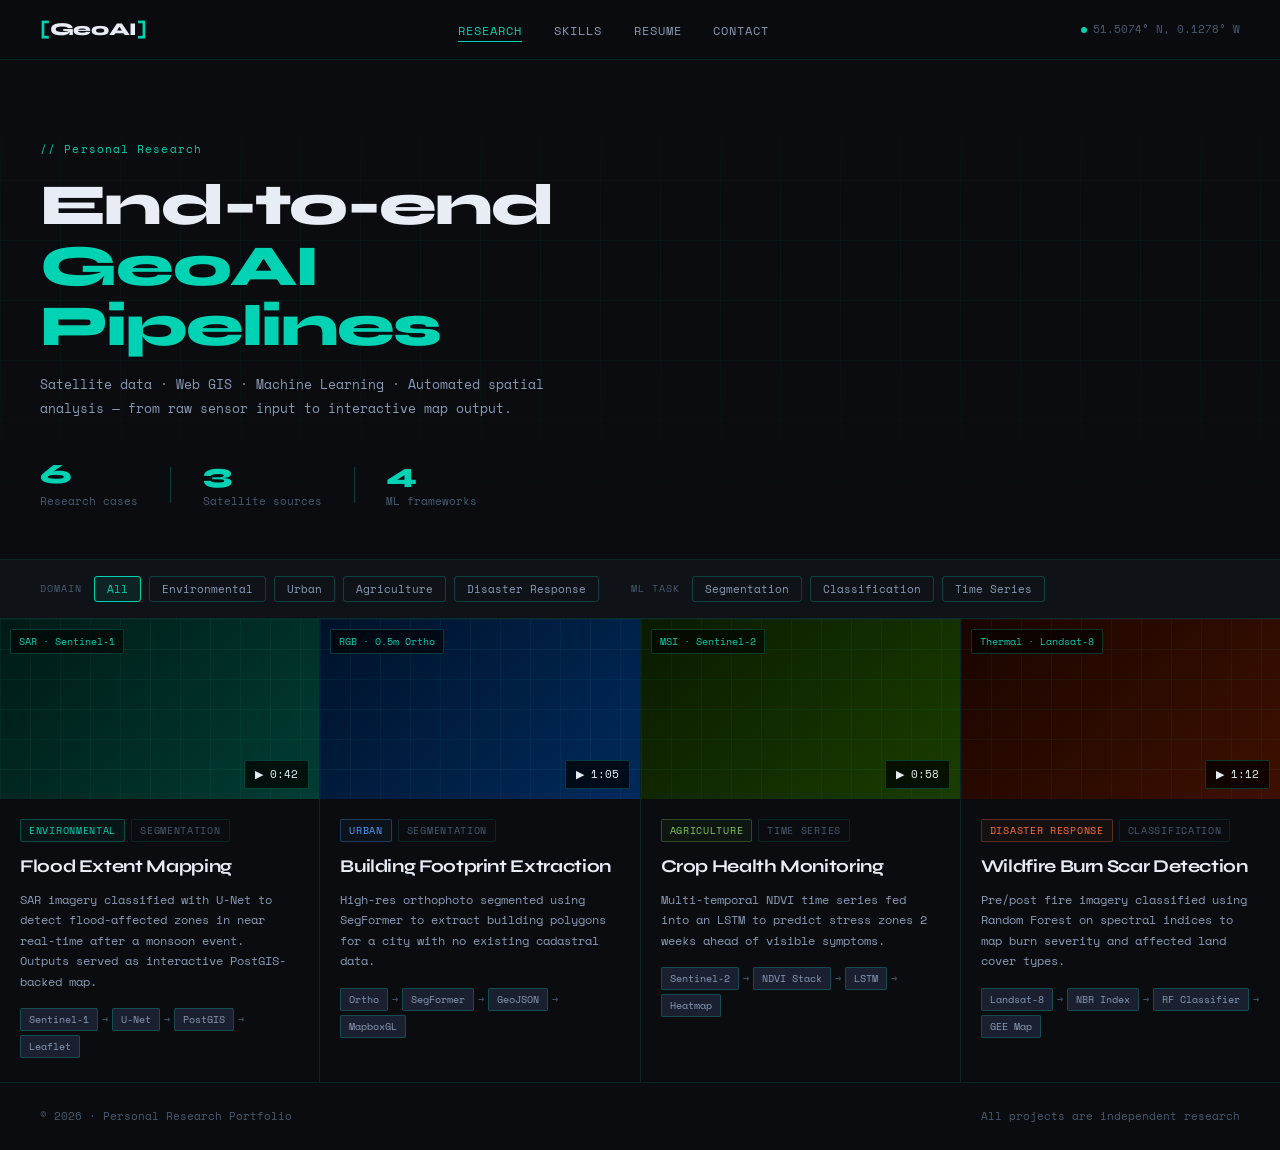
==== index.html @ 4a3b0012 "first look" ====
<!DOCTYPE html>
<html lang="en">
<head>
<meta charset="UTF-8">
<meta name="viewport" content="width=device-width, initial-scale=1.0">
<title>GeoAI Portfolio · Research</title>
<link rel="stylesheet" href="style.css">
<link href="https://fonts.googleapis.com/css2?family=Space+Mono:ital,wght@0,400;0,700;1,400&family=Syne:wght@400;600;700;800&display=swap" rel="stylesheet">
</head>
<body>

<!-- NAV -->
<nav class="nav">
  <div class="nav-logo">
    <span class="logo-bracket">[</span>GeoAI<span class="logo-bracket">]</span>
  </div>
  <ul class="nav-links">
    <li><a href="index.html" class="active">Research</a></li>
    <li><a href="skills.html">Skills</a></li>
    <li><a href="resume.html">Resume</a></li>
    <li><a href="contact.html">Contact</a></li>
  </ul>
  <div class="nav-coords">
    <span class="coord-dot"></span>
    <span id="live-coords">51.5074° N, 0.1278° W</span>
  </div>
</nav>

<!-- HERO -->
<section class="hero">
  <div class="hero-grid-overlay"></div>
  <div class="hero-content">
    <div class="hero-tag">// Personal Research</div>
    <h1 class="hero-title">End-to-end<br><span class="accent">GeoAI Pipelines</span></h1>
    <p class="hero-sub">Satellite data · Web GIS · Machine Learning · Automated spatial analysis — from raw sensor input to interactive map output.</p>
  </div>
  <div class="hero-stats">
    <div class="stat">
      <span class="stat-num">6</span>
      <span class="stat-label">Research cases</span>
    </div>
    <div class="stat-divider"></div>
    <div class="stat">
      <span class="stat-num">3</span>
      <span class="stat-label">Satellite sources</span>
    </div>
    <div class="stat-divider"></div>
    <div class="stat">
      <span class="stat-num">4</span>
      <span class="stat-label">ML frameworks</span>
    </div>
  </div>
</section>

<!-- FILTERS -->
<section class="filters-bar">
  <div class="filter-group">
    <span class="filter-label">Domain</span>
    <button class="filter-btn active" data-filter="all">All</button>
    <button class="filter-btn" data-filter="environmental">Environmental</button>
    <button class="filter-btn" data-filter="urban">Urban</button>
    <button class="filter-btn" data-filter="agriculture">Agriculture</button>
    <button class="filter-btn" data-filter="disaster">Disaster Response</button>
  </div>
  <div class="filter-group">
    <span class="filter-label">ML Task</span>
    <button class="filter-btn" data-filter="segmentation">Segmentation</button>
    <button class="filter-btn" data-filter="classification">Classification</button>
    <button class="filter-btn" data-filter="timeseries">Time Series</button>
  </div>
</section>

<!-- RESEARCH CARDS -->
<section class="research-grid" id="research-grid">

  <article class="r-card" data-tags="environmental segmentation" onclick="window.location='usecase.html'">
    <div class="r-card-img">
      <div class="img-placeholder env">
        <div class="sat-grid"></div>
        <span class="sensor-tag">SAR · Sentinel-1</span>
        <div class="play-overlay">▶ 0:42</div>
      </div>
    </div>
    <div class="r-card-body">
      <div class="r-meta">
        <span class="domain-tag env-tag">Environmental</span>
        <span class="task-tag">Segmentation</span>
      </div>
      <h2 class="r-title">Flood Extent Mapping</h2>
      <p class="r-desc">SAR imagery classified with U-Net to detect flood-affected zones in near real-time after a monsoon event. Outputs served as interactive PostGIS-backed map.</p>
      <div class="r-pipeline">
        <span class="pipe-node">Sentinel-1</span>
        <span class="pipe-arr">→</span>
        <span class="pipe-node">U-Net</span>
        <span class="pipe-arr">→</span>
        <span class="pipe-node">PostGIS</span>
        <span class="pipe-arr">→</span>
        <span class="pipe-node">Leaflet</span>
      </div>
    </div>
  </article>

  <article class="r-card" data-tags="urban segmentation" onclick="window.location='usecase.html'">
    <div class="r-card-img">
      <div class="img-placeholder urban">
        <div class="sat-grid"></div>
        <span class="sensor-tag">RGB · 0.5m Ortho</span>
        <div class="play-overlay">▶ 1:05</div>
      </div>
    </div>
    <div class="r-card-body">
      <div class="r-meta">
        <span class="domain-tag urban-tag">Urban</span>
        <span class="task-tag">Segmentation</span>
      </div>
      <h2 class="r-title">Building Footprint Extraction</h2>
      <p class="r-desc">High-res orthophoto segmented using SegFormer to extract building polygons for a city with no existing cadastral data.</p>
      <div class="r-pipeline">
        <span class="pipe-node">Ortho</span>
        <span class="pipe-arr">→</span>
        <span class="pipe-node">SegFormer</span>
        <span class="pipe-arr">→</span>
        <span class="pipe-node">GeoJSON</span>
        <span class="pipe-arr">→</span>
        <span class="pipe-node">MapboxGL</span>
      </div>
    </div>
  </article>

  <article class="r-card" data-tags="agriculture timeseries" onclick="window.location='usecase.html'">
    <div class="r-card-img">
      <div class="img-placeholder agri">
        <div class="sat-grid"></div>
        <span class="sensor-tag">MSI · Sentinel-2</span>
        <div class="play-overlay">▶ 0:58</div>
      </div>
    </div>
    <div class="r-card-body">
      <div class="r-meta">
        <span class="domain-tag agri-tag">Agriculture</span>
        <span class="task-tag">Time Series</span>
      </div>
      <h2 class="r-title">Crop Health Monitoring</h2>
      <p class="r-desc">Multi-temporal NDVI time series fed into an LSTM to predict stress zones 2 weeks ahead of visible symptoms.</p>
      <div class="r-pipeline">
        <span class="pipe-node">Sentinel-2</span>
        <span class="pipe-arr">→</span>
        <span class="pipe-node">NDVI Stack</span>
        <span class="pipe-arr">→</span>
        <span class="pipe-node">LSTM</span>
        <span class="pipe-arr">→</span>
        <span class="pipe-node">Heatmap</span>
      </div>
    </div>
  </article>

  <article class="r-card" data-tags="disaster classification" onclick="window.location='usecase.html'">
    <div class="r-card-img">
      <div class="img-placeholder disaster">
        <div class="sat-grid"></div>
        <span class="sensor-tag">Thermal · Landsat-8</span>
        <div class="play-overlay">▶ 1:12</div>
      </div>
    </div>
    <div class="r-card-body">
      <div class="r-meta">
        <span class="domain-tag disaster-tag">Disaster Response</span>
        <span class="task-tag">Classification</span>
      </div>
      <h2 class="r-title">Wildfire Burn Scar Detection</h2>
      <p class="r-desc">Pre/post fire imagery classified using Random Forest on spectral indices to map burn severity and affected land cover types.</p>
      <div class="r-pipeline">
        <span class="pipe-node">Landsat-8</span>
        <span class="pipe-arr">→</span>
        <span class="pipe-node">NBR Index</span>
        <span class="pipe-arr">→</span>
        <span class="pipe-node">RF Classifier</span>
        <span class="pipe-arr">→</span>
        <span class="pipe-node">GEE Map</span>
      </div>
    </div>
  </article>

</section>

<footer class="footer">
  <span class="footer-copy">© 2026 · Personal Research Portfolio</span>
  <span class="footer-coords">All projects are independent research</span>
</footer>

<script src="main.js"></script>
</body>
</html>
---- style.css ----
/* =============================================
   GeoAI Portfolio — style.css
   Theme: Dark satellite / terminal / geo precision
   Fonts: Syne (display) + Space Mono (code/data)
============================================= */

:root {
  --bg: #0a0c0f;
  --bg2: #0f1318;
  --bg3: #141920;
  --surface: #1a2030;
  --surface2: #1f2838;
  --border: rgba(0, 210, 180, 0.12);
  --border2: rgba(0, 210, 180, 0.25);
  --accent: #00d2b4;
  --accent2: #00a896;
  --accent-dim: rgba(0, 210, 180, 0.08);
  --text: #e8edf5;
  --text2: #8a9ab5;
  --text3: #4a5a70;
  --env: #00d2b4;
  --urban: #4a9eff;
  --agri: #7ecb5a;
  --disaster: #ff7043;
  --font-display: 'Syne', sans-serif;
  --font-mono: 'Space Mono', monospace;
}

*, *::before, *::after { box-sizing: border-box; margin: 0; padding: 0; }

html { scroll-behavior: smooth; }

body {
  background: var(--bg);
  color: var(--text);
  font-family: var(--font-mono);
  font-size: 14px;
  line-height: 1.7;
  min-height: 100vh;
}

/* ── NAV ── */
.nav {
  display: flex;
  align-items: center;
  justify-content: space-between;
  padding: 0 2.5rem;
  height: 60px;
  border-bottom: 0.5px solid var(--border);
  background: rgba(10, 12, 15, 0.92);
  backdrop-filter: blur(10px);
  position: sticky;
  top: 0;
  z-index: 100;
}

.nav-logo {
  font-family: var(--font-display);
  font-size: 18px;
  font-weight: 800;
  color: var(--text);
  letter-spacing: -0.02em;
}

.logo-bracket { color: var(--accent); }

.nav-links {
  display: flex;
  gap: 2rem;
  list-style: none;
}

.nav-links a {
  color: var(--text2);
  text-decoration: none;
  font-size: 12px;
  letter-spacing: 0.08em;
  text-transform: uppercase;
  transition: color 0.2s;
}

.nav-links a:hover,
.nav-links a.active {
  color: var(--accent);
}

.nav-links a.active {
  border-bottom: 1px solid var(--accent);
  padding-bottom: 2px;
}

.nav-coords {
  display: flex;
  align-items: center;
  gap: 6px;
  font-size: 11px;
  color: var(--text3);
}

.coord-dot {
  width: 6px; height: 6px;
  border-radius: 50%;
  background: var(--accent);
  animation: pulse 2s ease-in-out infinite;
}

@keyframes pulse {
  0%, 100% { opacity: 1; transform: scale(1); }
  50% { opacity: 0.4; transform: scale(0.8); }
}

/* ── HERO ── */
.hero {
  position: relative;
  padding: 5rem 2.5rem 3rem;
  overflow: hidden;
  border-bottom: 0.5px solid var(--border);
}

.page-hero {
  position: relative;
  padding: 3.5rem 2.5rem 2.5rem;
  overflow: hidden;
  border-bottom: 0.5px solid var(--border);
}

.page-hero-content { position: relative; z-index: 1; }

.hero-grid-overlay {
  position: absolute;
  inset: 0;
  background-image:
    linear-gradient(var(--border) 1px, transparent 1px),
    linear-gradient(90deg, var(--border) 1px, transparent 1px);
  background-size: 60px 60px;
  mask-image: linear-gradient(to bottom, transparent 0%, rgba(0,0,0,0.4) 40%, transparent 100%);
  pointer-events: none;
}

.hero-content { position: relative; z-index: 1; max-width: 680px; }

.hero-tag {
  font-size: 11px;
  color: var(--accent);
  letter-spacing: 0.1em;
  margin-bottom: 1rem;
}

.hero-title {
  font-family: var(--font-display);
  font-size: clamp(36px, 5vw, 58px);
  font-weight: 800;
  line-height: 1.05;
  letter-spacing: -0.03em;
  margin-bottom: 1rem;
  color: var(--text);
}

.accent { color: var(--accent); }

.hero-sub {
  font-size: 13px;
  color: var(--text2);
  line-height: 1.8;
  max-width: 520px;
}

.hero-stats {
  display: flex;
  align-items: center;
  gap: 2rem;
  margin-top: 2.5rem;
  position: relative;
  z-index: 1;
}

.stat { display: flex; flex-direction: column; }

.stat-num {
  font-family: var(--font-display);
  font-size: 28px;
  font-weight: 800;
  color: var(--accent);
  line-height: 1;
}

.stat-label {
  font-size: 11px;
  color: var(--text3);
  margin-top: 4px;
}

.stat-divider {
  width: 0.5px;
  height: 36px;
  background: var(--border2);
}

/* ── FILTERS ── */
.filters-bar {
  padding: 1rem 2.5rem;
  border-bottom: 0.5px solid var(--border);
  display: flex;
  gap: 2rem;
  flex-wrap: wrap;
  align-items: center;
  background: var(--bg2);
}

.filter-group {
  display: flex;
  align-items: center;
  gap: 8px;
  flex-wrap: wrap;
}

.filter-label {
  font-size: 10px;
  color: var(--text3);
  text-transform: uppercase;
  letter-spacing: 0.1em;
  margin-right: 4px;
}

.filter-btn {
  font-family: var(--font-mono);
  font-size: 11px;
  padding: 4px 12px;
  border-radius: 3px;
  border: 0.5px solid var(--border2);
  background: transparent;
  color: var(--text2);
  cursor: pointer;
  transition: all 0.15s;
}

.filter-btn:hover { border-color: var(--accent); color: var(--accent); }
.filter-btn.active { background: var(--accent-dim); border-color: var(--accent); color: var(--accent); }

/* ── RESEARCH GRID ── */
.research-grid {
  display: grid;
  grid-template-columns: repeat(auto-fill, minmax(300px, 1fr));
  gap: 1px;
  background: var(--border);
  border-top: 0px;
}

.r-card {
  background: var(--bg);
  cursor: pointer;
  transition: background 0.2s;
  display: flex;
  flex-direction: column;
}

.r-card:hover { background: var(--bg2); }

.r-card-img { flex-shrink: 0; }

.img-placeholder {
  width: 100%;
  height: 180px;
  position: relative;
  overflow: hidden;
  display: flex;
  align-items: center;
  justify-content: center;
}

.img-placeholder.env { background: linear-gradient(135deg, #001a16 0%, #003d33 100%); }
.img-placeholder.urban { background: linear-gradient(135deg, #001229 0%, #002a5c 100%); }
.img-placeholder.agri { background: linear-gradient(135deg, #0a1a00 0%, #1a3d00 100%); }
.img-placeholder.disaster { background: linear-gradient(135deg, #1a0500 0%, #3d1000 100%); }

.sat-grid {
  position: absolute;
  inset: 0;
  background-image:
    linear-gradient(rgba(0,210,180,0.06) 1px, transparent 1px),
    linear-gradient(90deg, rgba(0,210,180,0.06) 1px, transparent 1px);
  background-size: 30px 30px;
}

.sensor-tag {
  position: absolute;
  top: 10px; left: 10px;
  font-size: 10px;
  color: var(--accent);
  background: rgba(0,0,0,0.6);
  padding: 3px 8px;
  border-radius: 2px;
  border: 0.5px solid var(--border2);
}

.play-overlay {
  position: absolute;
  bottom: 10px; right: 10px;
  font-size: 11px;
  color: var(--text);
  background: rgba(0,0,0,0.7);
  padding: 4px 10px;
  border-radius: 2px;
  border: 0.5px solid var(--border2);
}

.r-card-body { padding: 1.25rem 1.25rem 1.5rem; flex: 1; }

.r-meta { display: flex; gap: 6px; margin-bottom: 0.6rem; }

.domain-tag, .task-tag {
  font-size: 10px;
  padding: 2px 8px;
  border-radius: 2px;
  border: 0.5px solid;
  text-transform: uppercase;
  letter-spacing: 0.07em;
}

.env-tag { color: var(--env); border-color: rgba(0,210,180,0.3); background: rgba(0,210,180,0.05); }
.urban-tag { color: var(--urban); border-color: rgba(74,158,255,0.3); background: rgba(74,158,255,0.05); }
.agri-tag { color: var(--agri); border-color: rgba(126,203,90,0.3); background: rgba(126,203,90,0.05); }
.disaster-tag { color: var(--disaster); border-color: rgba(255,112,67,0.3); background: rgba(255,112,67,0.05); }

.task-tag { color: var(--text3); border-color: var(--border); background: transparent; }

.r-title {
  font-family: var(--font-display);
  font-size: 18px;
  font-weight: 700;
  margin-bottom: 0.5rem;
  color: var(--text);
  letter-spacing: -0.02em;
}

.r-desc {
  font-size: 12px;
  color: var(--text2);
  line-height: 1.7;
  margin-bottom: 1rem;
}

.r-pipeline {
  display: flex;
  flex-wrap: wrap;
  align-items: center;
  gap: 4px;
}

.pipe-node {
  font-size: 10px;
  padding: 2px 8px;
  background: var(--surface);
  border: 0.5px solid var(--border2);
  border-radius: 2px;
  color: var(--text2);
}

.pipe-arr { font-size: 10px; color: var(--text3); }

/* ── USE CASE DETAIL ── */
.uc-wrapper {
  max-width: 820px;
  margin: 0 auto;
  padding: 2.5rem 2.5rem 4rem;
}

.back-link {
  display: inline-block;
  color: var(--text3);
  text-decoration: none;
  font-size: 12px;
  margin-bottom: 2rem;
  transition: color 0.15s;
}

.back-link:hover { color: var(--accent); }

.uc-header { margin-bottom: 2rem; }

.uc-meta-row { display: flex; gap: 8px; margin-bottom: 1rem; flex-wrap: wrap; align-items: center; }

.research-badge {
  font-size: 10px;
  padding: 2px 8px;
  border-radius: 2px;
  border: 0.5px solid var(--border2);
  color: var(--text3);
  text-transform: uppercase;
  letter-spacing: 0.07em;
}

.uc-title {
  font-family: var(--font-display);
  font-size: clamp(28px, 4vw, 42px);
  font-weight: 800;
  letter-spacing: -0.03em;
  margin-bottom: 1rem;
  color: var(--text);
}

.uc-problem {
  font-size: 13px;
  color: var(--text2);
  line-height: 1.85;
  border-left: 2px solid var(--accent);
  padding-left: 1rem;
  max-width: 660px;
}

.uc-video-block { margin-bottom: 3rem; }

.video-placeholder {
  width: 100%;
  height: 340px;
  border-radius: 4px;
  position: relative;
  overflow: hidden;
  display: flex;
  align-items: center;
  justify-content: center;
  border: 0.5px solid var(--border2);
}

.video-play-btn {
  width: 56px; height: 56px;
  border-radius: 50%;
  background: rgba(0,210,180,0.15);
  border: 1px solid var(--accent);
  display: flex; align-items: center; justify-content: center;
  font-size: 20px;
  color: var(--accent);
  cursor: pointer;
  transition: background 0.2s;
  z-index: 1;
}

.video-play-btn:hover { background: rgba(0,210,180,0.25); }

.video-label {
  position: absolute;
  bottom: 12px; left: 12px;
  font-size: 11px;
  color: var(--text3);
  background: rgba(0,0,0,0.6);
  padding: 4px 10px;
  border-radius: 2px;
}

/* ── PIPELINE FULL ── */
.uc-section { margin-bottom: 3rem; }

.uc-section-title {
  font-size: 12px;
  color: var(--accent);
  letter-spacing: 0.1em;
  margin-bottom: 1.5rem;
}

.pipeline-full { display: flex; flex-direction: column; }

.pipe-full-step {
  display: flex;
  gap: 1.5rem;
  padding: 1.25rem;
  border: 0.5px solid var(--border);
  border-radius: 4px;
  background: var(--bg2);
  transition: border-color 0.2s;
}

.pipe-full-step:hover { border-color: var(--border2); }

.pipe-connector {
  text-align: left;
  padding-left: 1.75rem;
  color: var(--accent);
  font-size: 16px;
  line-height: 1;
  margin: -2px 0;
}

.pipe-step-num {
  font-family: var(--font-display);
  font-size: 24px;
  font-weight: 800;
  color: var(--text3);
  min-width: 32px;
  line-height: 1.2;
}

.pipe-step-body h3 {
  font-family: var(--font-display);
  font-size: 15px;
  font-weight: 700;
  color: var(--text);
  margin-bottom: 0.4rem;
}

.pipe-step-body p {
  font-size: 12px;
  color: var(--text2);
  line-height: 1.75;
  margin-bottom: 0.75rem;
}

.pipe-tags { display: flex; flex-wrap: wrap; gap: 6px; }

.pipe-tags span {
  font-size: 10px;
  padding: 2px 8px;
  background: var(--surface);
  border: 0.5px solid var(--border2);
  border-radius: 2px;
  color: var(--text3);
}

/* ── RESULTS ── */
.results-grid {
  display: grid;
  grid-template-columns: repeat(auto-fill, minmax(140px, 1fr));
  gap: 1px;
  background: var(--border);
  border: 0.5px solid var(--border);
  border-radius: 4px;
  overflow: hidden;
}

.result-card {
  background: var(--bg2);
  padding: 1.25rem;
  display: flex;
  flex-direction: column;
  gap: 6px;
}

.result-num {
  font-family: var(--font-display);
  font-size: 28px;
  font-weight: 800;
  color: var(--accent);
  line-height: 1;
}

.result-label {
  font-size: 11px;
  color: var(--text3);
}

/* ── IO SUMMARY ── */
.io-summary {
  display: flex;
  gap: 1rem;
  align-items: stretch;
}

.io-panel {
  flex: 1;
  background: var(--bg2);
  border: 0.5px solid var(--border);
  border-radius: 4px;
  padding: 1.25rem;
}

.io-arrow {
  display: flex;
  align-items: center;
  font-size: 20px;
  color: var(--accent);
  flex-shrink: 0;
}

.io-panel-label {
  font-size: 10px;
  color: var(--accent);
  letter-spacing: 0.1em;
  margin-bottom: 1rem;
}

.io-panel ul { list-style: none; }

.io-panel li {
  display: flex;
  justify-content: space-between;
  font-size: 12px;
  padding: 6px 0;
  border-bottom: 0.5px solid var(--border);
  gap: 1rem;
}

.io-panel li:last-child { border-bottom: none; }

.io-panel li span {
  color: var(--text3);
  flex-shrink: 0;
}

/* ── SKILLS ── */
.skills-wrapper {
  max-width: 900px;
  margin: 0 auto;
  padding: 2.5rem 2.5rem 4rem;
  display: flex;
  flex-direction: column;
  gap: 2.5rem;
}

.skill-category {
  border: 0.5px solid var(--border);
  border-radius: 4px;
  overflow: hidden;
}

.skill-cat-header {
  display: flex;
  align-items: center;
  gap: 0.75rem;
  padding: 1rem 1.25rem;
  background: var(--bg2);
  border-bottom: 0.5px solid var(--border);
}

.skill-cat-icon { font-size: 16px; }

.skill-cat-header h2 {
  font-family: var(--font-display);
  font-size: 15px;
  font-weight: 700;
  color: var(--text);
}

.skill-tags-grid {
  padding: 1.25rem;
  display: flex;
  flex-wrap: wrap;
  gap: 8px;
  background: var(--bg);
}

.skill-chip {
  font-family: var(--font-mono);
  font-size: 11px;
  padding: 5px 12px;
  border-radius: 2px;
  border: 0.5px solid;
}

.skill-chip.high { border-color: rgba(0,210,180,0.5); color: var(--accent); background: rgba(0,210,180,0.06); }
.skill-chip.mid { border-color: rgba(74,158,255,0.4); color: var(--urban); background: rgba(74,158,255,0.05); }
.skill-chip.low { border-color: var(--border); color: var(--text3); background: transparent; }

.proficiency-legend {
  display: flex;
  align-items: center;
  gap: 10px;
  padding: 0 0.25rem;
}

.legend-label {
  font-size: 11px;
  color: var(--text3);
  margin-right: 4px;
}

/* ── RESUME ── */
.resume-wrapper {
  max-width: 820px;
  margin: 0 auto;
  padding: 2.5rem 2.5rem 4rem;
  display: flex;
  flex-direction: column;
  gap: 0;
}

.resume-section {
  display: grid;
  grid-template-columns: 160px 1fr;
  gap: 2rem;
  padding: 2rem 0;
  border-bottom: 0.5px solid var(--border);
}

.resume-section:last-child { border-bottom: none; }

.resume-section-label {
  font-size: 11px;
  color: var(--accent);
  text-transform: uppercase;
  letter-spacing: 0.1em;
  padding-top: 2px;
}

.resume-profile-text {
  font-size: 13px;
  color: var(--text2);
  line-height: 1.85;
}

.exp-item { margin-bottom: 1.75rem; }
.exp-item:last-child { margin-bottom: 0; }

.exp-header {
  display: flex;
  justify-content: space-between;
  align-items: flex-start;
  gap: 1rem;
  margin-bottom: 0.75rem;
}

.exp-title {
  font-family: var(--font-display);
  font-size: 15px;
  font-weight: 700;
  color: var(--text);
  margin-bottom: 2px;
}

.exp-company {
  font-size: 12px;
  color: var(--text3);
}

.exp-date {
  font-size: 11px;
  color: var(--text3);
  white-space: nowrap;
  flex-shrink: 0;
}

.exp-bullets {
  list-style: none;
  margin-bottom: 0.75rem;
}

.exp-bullets li {
  font-size: 12px;
  color: var(--text2);
  line-height: 1.75;
  padding-left: 1rem;
  position: relative;
  margin-bottom: 4px;
}

.exp-bullets li::before {
  content: '→';
  position: absolute;
  left: 0;
  color: var(--accent);
}

.exp-tools { display: flex; flex-wrap: wrap; gap: 6px; }

.exp-tools span {
  font-size: 10px;
  padding: 2px 8px;
  background: var(--surface);
  border: 0.5px solid var(--border2);
  border-radius: 2px;
  color: var(--text3);
}

.edu-note {
  font-size: 12px;
  color: var(--text3);
  font-style: italic;
  margin-top: 6px;
}

.cert-grid { display: flex; flex-direction: column; gap: 12px; }

.cert-item {
  display: flex;
  justify-content: space-between;
  align-items: center;
  padding: 0.75rem 1rem;
  background: var(--bg2);
  border: 0.5px solid var(--border);
  border-radius: 3px;
}

.cert-name { font-size: 13px; color: var(--text); }
.cert-org { font-size: 11px; color: var(--text3); }

/* ── CONTACT ── */
.contact-wrapper {
  max-width: 600px;
  margin: 0 auto;
  padding: 3rem 2.5rem 4rem;
}

.contact-links { display: flex; flex-direction: column; gap: 1px; margin-bottom: 2.5rem; }

.contact-card {
  display: flex;
  align-items: center;
  gap: 1rem;
  padding: 1.25rem;
  background: var(--bg2);
  border: 0.5px solid var(--border);
  text-decoration: none;
  color: var(--text);
  transition: border-color 0.15s, background 0.15s;
}

.contact-card:hover { border-color: var(--accent); background: var(--accent-dim); }

.contact-card-icon {
  width: 36px; height: 36px;
  display: flex; align-items: center; justify-content: center;
  background: var(--surface);
  border: 0.5px solid var(--border2);
  border-radius: 3px;
  font-size: 13px;
  color: var(--accent);
  flex-shrink: 0;
}

.contact-card-label { font-size: 10px; color: var(--text3); text-transform: uppercase; letter-spacing: 0.08em; }
.contact-card-val { font-size: 13px; color: var(--text); margin-top: 2px; }

.contact-card-arrow { margin-left: auto; color: var(--text3); font-size: 16px; }
.contact-card:hover .contact-card-arrow { color: var(--accent); }

.contact-note {
  padding: 1.25rem;
  border: 0.5px solid var(--border);
  border-left: 2px solid var(--accent);
  background: var(--bg2);
  border-radius: 3px;
}

.contact-note-label { font-size: 11px; color: var(--accent); margin-bottom: 0.5rem; }
.contact-note p { font-size: 12px; color: var(--text2); line-height: 1.8; }

/* ── FOOTER ── */
.footer {
  padding: 1.5rem 2.5rem;
  border-top: 0.5px solid var(--border);
  display: flex;
  justify-content: space-between;
  font-size: 11px;
  color: var(--text3);
}

/* ── HIDDEN CARDS (filter) ── */
.r-card.hidden { display: none; }

/* ── RESPONSIVE ── */
@media (max-width: 640px) {
  .nav { padding: 0 1.25rem; }
  .nav-coords { display: none; }
  .hero, .page-hero { padding: 3rem 1.25rem 2rem; }
  .filters-bar { padding: 1rem 1.25rem; gap: 1rem; }
  .research-grid { grid-template-columns: 1fr; }
  .uc-wrapper, .skills-wrapper, .resume-wrapper, .contact-wrapper { padding: 1.5rem 1.25rem 3rem; }
  .resume-section { grid-template-columns: 1fr; gap: 0.5rem; }
  .io-summary { flex-direction: column; }
  .io-arrow { transform: rotate(90deg); text-align: center; }
  .footer { flex-direction: column; gap: 4px; }
}
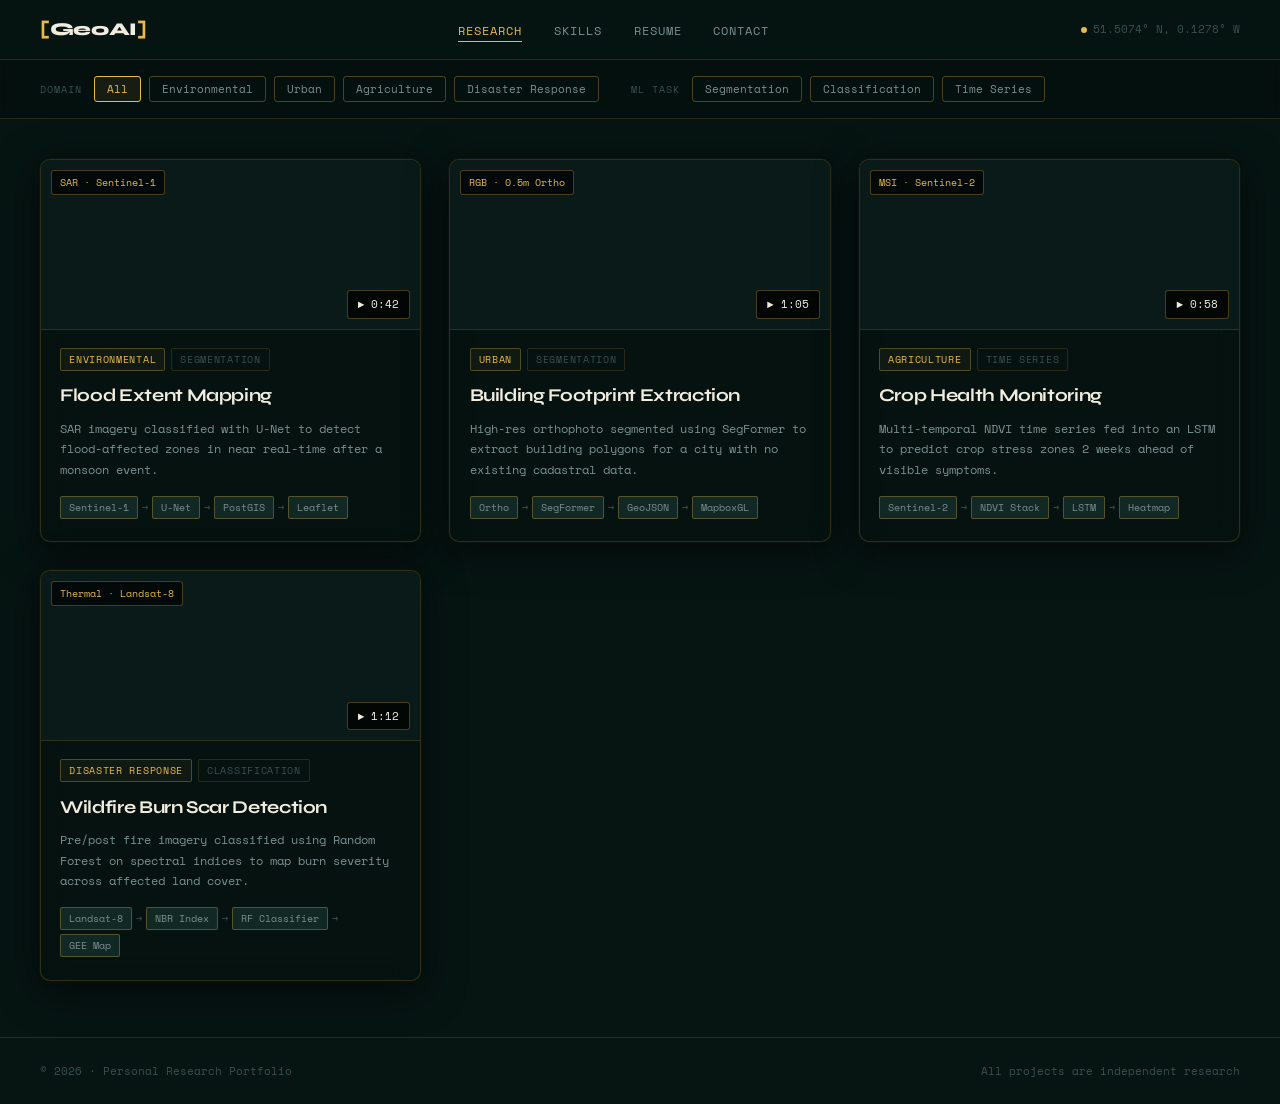
==== commit 5e319633: "UI changes" ====
--- a/index.html
+++ b/index.html
@@ -26,168 +26,135 @@
   </div>
 </nav>
 
-<!-- HERO -->
-<section class="hero">
-  <div class="hero-grid-overlay"></div>
-  <div class="hero-content">
-    <div class="hero-tag">// Personal Research</div>
-    <h1 class="hero-title">End-to-end<br><span class="accent">GeoAI Pipelines</span></h1>
-    <p class="hero-sub">Satellite data · Web GIS · Machine Learning · Automated spatial analysis — from raw sensor input to interactive map output.</p>
-  </div>
-  <div class="hero-stats">
-    <div class="stat">
-      <span class="stat-num">6</span>
-      <span class="stat-label">Research cases</span>
+<!-- FULL MAP BG: everything lives inside here -->
+<div class="map-bg-wrap">
+  <canvas id="map-canvas"></canvas>
+
+  <!-- FILTERS -->
+  <section class="filters-bar">
+    <div class="filter-group">
+      <span class="filter-label">Domain</span>
+      <button class="filter-btn active" data-filter="all">All</button>
+      <button class="filter-btn" data-filter="environmental">Environmental</button>
+      <button class="filter-btn" data-filter="urban">Urban</button>
+      <button class="filter-btn" data-filter="agriculture">Agriculture</button>
+      <button class="filter-btn" data-filter="disaster">Disaster Response</button>
     </div>
-    <div class="stat-divider"></div>
-    <div class="stat">
-      <span class="stat-num">3</span>
-      <span class="stat-label">Satellite sources</span>
+    <div class="filter-group">
+      <span class="filter-label">ML Task</span>
+      <button class="filter-btn" data-filter="segmentation">Segmentation</button>
+      <button class="filter-btn" data-filter="classification">Classification</button>
+      <button class="filter-btn" data-filter="timeseries">Time Series</button>
     </div>
-    <div class="stat-divider"></div>
-    <div class="stat">
-      <span class="stat-num">4</span>
-      <span class="stat-label">ML frameworks</span>
-    </div>
-  </div>
-</section>
+  </section>
 
-<!-- FILTERS -->
-<section class="filters-bar">
-  <div class="filter-group">
-    <span class="filter-label">Domain</span>
-    <button class="filter-btn active" data-filter="all">All</button>
-    <button class="filter-btn" data-filter="environmental">Environmental</button>
-    <button class="filter-btn" data-filter="urban">Urban</button>
-    <button class="filter-btn" data-filter="agriculture">Agriculture</button>
-    <button class="filter-btn" data-filter="disaster">Disaster Response</button>
-  </div>
-  <div class="filter-group">
-    <span class="filter-label">ML Task</span>
-    <button class="filter-btn" data-filter="segmentation">Segmentation</button>
-    <button class="filter-btn" data-filter="classification">Classification</button>
-    <button class="filter-btn" data-filter="timeseries">Time Series</button>
-  </div>
-</section>
+  <!-- RESEARCH CARDS -->
+  <section class="research-grid" id="research-grid">
 
-<!-- RESEARCH CARDS -->
-<section class="research-grid" id="research-grid">
+    <article class="r-card" data-tags="environmental segmentation" onclick="window.location='usecase.html'">
+      <div class="r-card-img">
+        <span class="sensor-tag">SAR &#183; Sentinel-1</span>
+        <div class="play-overlay">&#9658; 0:42</div>
+      </div>
+      <div class="r-card-body">
+        <div class="r-meta">
+          <span class="domain-tag env-tag">Environmental</span>
+          <span class="task-tag">Segmentation</span>
+        </div>
+        <h2 class="r-title">Flood Extent Mapping</h2>
+        <p class="r-desc">SAR imagery classified with U-Net to detect flood-affected zones in near real-time after a monsoon event.</p>
+        <div class="r-pipeline">
+          <span class="pipe-node">Sentinel-1</span>
+          <span class="pipe-arr">&#8594;</span>
+          <span class="pipe-node">U-Net</span>
+          <span class="pipe-arr">&#8594;</span>
+          <span class="pipe-node">PostGIS</span>
+          <span class="pipe-arr">&#8594;</span>
+          <span class="pipe-node">Leaflet</span>
+        </div>
+      </div>
+    </article>
 
-  <article class="r-card" data-tags="environmental segmentation" onclick="window.location='usecase.html'">
-    <div class="r-card-img">
-      <div class="img-placeholder env">
-        <div class="sat-grid"></div>
-        <span class="sensor-tag">SAR · Sentinel-1</span>
-        <div class="play-overlay">▶ 0:42</div>
+    <article class="r-card" data-tags="urban segmentation" onclick="window.location='usecase.html'">
+      <div class="r-card-img">
+        <span class="sensor-tag">RGB &#183; 0.5m Ortho</span>
+        <div class="play-overlay">&#9658; 1:05</div>
       </div>
-    </div>
-    <div class="r-card-body">
-      <div class="r-meta">
-        <span class="domain-tag env-tag">Environmental</span>
-        <span class="task-tag">Segmentation</span>
+      <div class="r-card-body">
+        <div class="r-meta">
+          <span class="domain-tag urban-tag">Urban</span>
+          <span class="task-tag">Segmentation</span>
+        </div>
+        <h2 class="r-title">Building Footprint Extraction</h2>
+        <p class="r-desc">High-res orthophoto segmented using SegFormer to extract building polygons for a city with no existing cadastral data.</p>
+        <div class="r-pipeline">
+          <span class="pipe-node">Ortho</span>
+          <span class="pipe-arr">&#8594;</span>
+          <span class="pipe-node">SegFormer</span>
+          <span class="pipe-arr">&#8594;</span>
+          <span class="pipe-node">GeoJSON</span>
+          <span class="pipe-arr">&#8594;</span>
+          <span class="pipe-node">MapboxGL</span>
+        </div>
       </div>
-      <h2 class="r-title">Flood Extent Mapping</h2>
-      <p class="r-desc">SAR imagery classified with U-Net to detect flood-affected zones in near real-time after a monsoon event. Outputs served as interactive PostGIS-backed map.</p>
-      <div class="r-pipeline">
-        <span class="pipe-node">Sentinel-1</span>
-        <span class="pipe-arr">→</span>
-        <span class="pipe-node">U-Net</span>
-        <span class="pipe-arr">→</span>
-        <span class="pipe-node">PostGIS</span>
-        <span class="pipe-arr">→</span>
-        <span class="pipe-node">Leaflet</span>
+    </article>
+
+    <article class="r-card" data-tags="agriculture timeseries" onclick="window.location='usecase.html'">
+      <div class="r-card-img">
+        <span class="sensor-tag">MSI &#183; Sentinel-2</span>
+        <div class="play-overlay">&#9658; 0:58</div>
       </div>
-    </div>
-  </article>
+      <div class="r-card-body">
+        <div class="r-meta">
+          <span class="domain-tag agri-tag">Agriculture</span>
+          <span class="task-tag">Time Series</span>
+        </div>
+        <h2 class="r-title">Crop Health Monitoring</h2>
+        <p class="r-desc">Multi-temporal NDVI time series fed into an LSTM to predict crop stress zones 2 weeks ahead of visible symptoms.</p>
+        <div class="r-pipeline">
+          <span class="pipe-node">Sentinel-2</span>
+          <span class="pipe-arr">&#8594;</span>
+          <span class="pipe-node">NDVI Stack</span>
+          <span class="pipe-arr">&#8594;</span>
+          <span class="pipe-node">LSTM</span>
+          <span class="pipe-arr">&#8594;</span>
+          <span class="pipe-node">Heatmap</span>
+        </div>
+      </div>
+    </article>
 
-  <article class="r-card" data-tags="urban segmentation" onclick="window.location='usecase.html'">
-    <div class="r-card-img">
-      <div class="img-placeholder urban">
-        <div class="sat-grid"></div>
-        <span class="sensor-tag">RGB · 0.5m Ortho</span>
-        <div class="play-overlay">▶ 1:05</div>
+    <article class="r-card" data-tags="disaster classification" onclick="window.location='usecase.html'">
+      <div class="r-card-img">
+        <span class="sensor-tag">Thermal &#183; Landsat-8</span>
+        <div class="play-overlay">&#9658; 1:12</div>
       </div>
-    </div>
-    <div class="r-card-body">
-      <div class="r-meta">
-        <span class="domain-tag urban-tag">Urban</span>
-        <span class="task-tag">Segmentation</span>
+      <div class="r-card-body">
+        <div class="r-meta">
+          <span class="domain-tag disaster-tag">Disaster Response</span>
+          <span class="task-tag">Classification</span>
+        </div>
+        <h2 class="r-title">Wildfire Burn Scar Detection</h2>
+        <p class="r-desc">Pre/post fire imagery classified using Random Forest on spectral indices to map burn severity across affected land cover.</p>
+        <div class="r-pipeline">
+          <span class="pipe-node">Landsat-8</span>
+          <span class="pipe-arr">&#8594;</span>
+          <span class="pipe-node">NBR Index</span>
+          <span class="pipe-arr">&#8594;</span>
+          <span class="pipe-node">RF Classifier</span>
+          <span class="pipe-arr">&#8594;</span>
+          <span class="pipe-node">GEE Map</span>
+        </div>
       </div>
-      <h2 class="r-title">Building Footprint Extraction</h2>
-      <p class="r-desc">High-res orthophoto segmented using SegFormer to extract building polygons for a city with no existing cadastral data.</p>
-      <div class="r-pipeline">
-        <span class="pipe-node">Ortho</span>
-        <span class="pipe-arr">→</span>
-        <span class="pipe-node">SegFormer</span>
-        <span class="pipe-arr">→</span>
-        <span class="pipe-node">GeoJSON</span>
-        <span class="pipe-arr">→</span>
-        <span class="pipe-node">MapboxGL</span>
-      </div>
-    </div>
-  </article>
+    </article>
 
-  <article class="r-card" data-tags="agriculture timeseries" onclick="window.location='usecase.html'">
-    <div class="r-card-img">
-      <div class="img-placeholder agri">
-        <div class="sat-grid"></div>
-        <span class="sensor-tag">MSI · Sentinel-2</span>
-        <div class="play-overlay">▶ 0:58</div>
-      </div>
-    </div>
-    <div class="r-card-body">
-      <div class="r-meta">
-        <span class="domain-tag agri-tag">Agriculture</span>
-        <span class="task-tag">Time Series</span>
-      </div>
-      <h2 class="r-title">Crop Health Monitoring</h2>
-      <p class="r-desc">Multi-temporal NDVI time series fed into an LSTM to predict stress zones 2 weeks ahead of visible symptoms.</p>
-      <div class="r-pipeline">
-        <span class="pipe-node">Sentinel-2</span>
-        <span class="pipe-arr">→</span>
-        <span class="pipe-node">NDVI Stack</span>
-        <span class="pipe-arr">→</span>
-        <span class="pipe-node">LSTM</span>
-        <span class="pipe-arr">→</span>
-        <span class="pipe-node">Heatmap</span>
-      </div>
-    </div>
-  </article>
-
-  <article class="r-card" data-tags="disaster classification" onclick="window.location='usecase.html'">
-    <div class="r-card-img">
-      <div class="img-placeholder disaster">
-        <div class="sat-grid"></div>
-        <span class="sensor-tag">Thermal · Landsat-8</span>
-        <div class="play-overlay">▶ 1:12</div>
-      </div>
-    </div>
-    <div class="r-card-body">
-      <div class="r-meta">
-        <span class="domain-tag disaster-tag">Disaster Response</span>
-        <span class="task-tag">Classification</span>
-      </div>
-      <h2 class="r-title">Wildfire Burn Scar Detection</h2>
-      <p class="r-desc">Pre/post fire imagery classified using Random Forest on spectral indices to map burn severity and affected land cover types.</p>
-      <div class="r-pipeline">
-        <span class="pipe-node">Landsat-8</span>
-        <span class="pipe-arr">→</span>
-        <span class="pipe-node">NBR Index</span>
-        <span class="pipe-arr">→</span>
-        <span class="pipe-node">RF Classifier</span>
-        <span class="pipe-arr">→</span>
-        <span class="pipe-node">GEE Map</span>
-      </div>
-    </div>
-  </article>
-
-</section>
+  </section>
+</div>
 
 <footer class="footer">
-  <span class="footer-copy">© 2026 · Personal Research Portfolio</span>
+  <span class="footer-copy">&#169; 2026 &#183; Personal Research Portfolio</span>
   <span class="footer-coords">All projects are independent research</span>
 </footer>
 
-<script src="main.js"></script>
+<script src="markers.js"></script>
 </body>
 </html>
--- a/style.css
+++ b/style.css
@@ -5,23 +5,23 @@
 ============================================= */
 
 :root {
-  --bg: #0a0c0f;
-  --bg2: #0f1318;
-  --bg3: #141920;
-  --surface: #1a2030;
-  --surface2: #1f2838;
-  --border: rgba(0, 210, 180, 0.12);
-  --border2: rgba(0, 210, 180, 0.25);
-  --accent: #00d2b4;
-  --accent2: #00a896;
-  --accent-dim: rgba(0, 210, 180, 0.08);
-  --text: #e8edf5;
-  --text2: #8a9ab5;
-  --text3: #4a5a70;
-  --env: #00d2b4;
-  --urban: #4a9eff;
-  --agri: #7ecb5a;
-  --disaster: #ff7043;
+  --bg: #061412;
+  --bg2: #0a1c1a;
+  --bg3: #0e2220;
+  --surface: #112824;
+  --surface2: #163028;
+  --border: rgba(232, 184, 75, 0.15);
+  --border2: rgba(232, 184, 75, 0.30);
+  --accent: #e8b84b;
+  --accent2: #c89830;
+  --accent-dim: rgba(232, 184, 75, 0.08);
+  --text: #f0ece0;
+  --text2: #7a9090;
+  --text3: #3a5050;
+  --env: #e8b84b;
+  --urban: #e8b84b;
+  --agri: #e8b84b;
+  --disaster: #e8b84b;
   --font-display: 'Syne', sans-serif;
   --font-mono: 'Space Mono', monospace;
 }
@@ -47,7 +47,7 @@
   padding: 0 2.5rem;
   height: 60px;
   border-bottom: 0.5px solid var(--border);
-  background: rgba(10, 12, 15, 0.92);
+  background: rgba(6, 20, 18, 0.95);
   backdrop-filter: blur(10px);
   position: sticky;
   top: 0;
@@ -109,14 +109,7 @@
   50% { opacity: 0.4; transform: scale(0.8); }
 }
 
-/* ── HERO ── */
-.hero {
-  position: relative;
-  padding: 5rem 2.5rem 3rem;
-  overflow: hidden;
-  border-bottom: 0.5px solid var(--border);
-}
-
+/* ── HERO (removed from index, kept for other pages) ── */
 .page-hero {
   position: relative;
   padding: 3.5rem 2.5rem 2.5rem;
@@ -137,74 +130,21 @@
   pointer-events: none;
 }
 
-.hero-content { position: relative; z-index: 1; max-width: 680px; }
-
-.hero-tag {
-  font-size: 11px;
-  color: var(--accent);
-  letter-spacing: 0.1em;
-  margin-bottom: 1rem;
-}
-
-.hero-title {
-  font-family: var(--font-display);
-  font-size: clamp(36px, 5vw, 58px);
-  font-weight: 800;
-  line-height: 1.05;
-  letter-spacing: -0.03em;
-  margin-bottom: 1rem;
-  color: var(--text);
-}
-
 .accent { color: var(--accent); }
-
-.hero-sub {
-  font-size: 13px;
-  color: var(--text2);
-  line-height: 1.8;
-  max-width: 520px;
-}
-
-.hero-stats {
-  display: flex;
-  align-items: center;
-  gap: 2rem;
-  margin-top: 2.5rem;
-  position: relative;
-  z-index: 1;
-}
-
-.stat { display: flex; flex-direction: column; }
-
-.stat-num {
-  font-family: var(--font-display);
-  font-size: 28px;
-  font-weight: 800;
-  color: var(--accent);
-  line-height: 1;
-}
-
-.stat-label {
-  font-size: 11px;
-  color: var(--text3);
-  margin-top: 4px;
-}
-
-.stat-divider {
-  width: 0.5px;
-  height: 36px;
-  background: var(--border2);
-}
 
 /* ── FILTERS ── */
 .filters-bar {
   padding: 1rem 2.5rem;
-  border-bottom: 0.5px solid var(--border);
+  border-bottom: 0.5px solid rgba(232,184,75,0.15);
   display: flex;
   gap: 2rem;
   flex-wrap: wrap;
   align-items: center;
-  background: var(--bg2);
+  background: rgba(5, 16, 14, 0.85);
+  backdrop-filter: blur(8px);
+  -webkit-backdrop-filter: blur(8px);
+  position: relative;
+  z-index: 1;
 }
 
 .filter-group {
@@ -237,49 +177,49 @@
 .filter-btn:hover { border-color: var(--accent); color: var(--accent); }
 .filter-btn.active { background: var(--accent-dim); border-color: var(--accent); color: var(--accent); }
 
-/* ── RESEARCH GRID ── */
+/* ── RESEARCH GRID — popup floating cards ── */
 .research-grid {
   display: grid;
-  grid-template-columns: repeat(auto-fill, minmax(300px, 1fr));
-  gap: 1px;
-  background: var(--border);
-  border-top: 0px;
+  grid-template-columns: repeat(auto-fill, minmax(310px, 1fr));
+  gap: 28px;
+  padding: 2.5rem 2.5rem 3.5rem;
+  background: transparent;
 }
 
 .r-card {
-  background: var(--bg);
+  background: rgba(6, 18, 16, 0.85);
+  backdrop-filter: blur(12px);
+  -webkit-backdrop-filter: blur(12px);
+  border: 0.5px solid rgba(232, 184, 75, 0.18);
+  border-radius: 10px;
   cursor: pointer;
-  transition: background 0.2s;
   display: flex;
   flex-direction: column;
-}
-
-.r-card:hover { background: var(--bg2); }
-
-.r-card-img { flex-shrink: 0; }
-
-.img-placeholder {
+  overflow: hidden;
+  box-shadow: 0 8px 40px rgba(0,0,0,0.55), 0 0 0 0.5px rgba(232,184,75,0.08);
+  transition: transform 0.2s ease, border-color 0.2s ease, box-shadow 0.2s ease;
+}
+
+.r-card:hover {
+  transform: translateY(-4px);
+  border-color: rgba(232, 184, 75, 0.42);
+  box-shadow: 0 16px 56px rgba(0,0,0,0.65), 0 0 28px rgba(232,184,75,0.07);
+}
+
+.r-card-img {
+  flex-shrink: 0;
+  position: relative;
   width: 100%;
-  height: 180px;
-  position: relative;
+  height: 170px;
   overflow: hidden;
-  display: flex;
-  align-items: center;
-  justify-content: center;
-}
-
-.img-placeholder.env { background: linear-gradient(135deg, #001a16 0%, #003d33 100%); }
-.img-placeholder.urban { background: linear-gradient(135deg, #001229 0%, #002a5c 100%); }
-.img-placeholder.agri { background: linear-gradient(135deg, #0a1a00 0%, #1a3d00 100%); }
-.img-placeholder.disaster { background: linear-gradient(135deg, #1a0500 0%, #3d1000 100%); }
-
-.sat-grid {
+  border-bottom: 0.5px solid rgba(232,184,75,0.15);
+}
+
+.card-canvas {
   position: absolute;
   inset: 0;
-  background-image:
-    linear-gradient(rgba(0,210,180,0.06) 1px, transparent 1px),
-    linear-gradient(90deg, rgba(0,210,180,0.06) 1px, transparent 1px);
-  background-size: 30px 30px;
+  width: 100%;
+  height: 100%;
 }
 
 .sensor-tag {
@@ -287,10 +227,11 @@
   top: 10px; left: 10px;
   font-size: 10px;
   color: var(--accent);
-  background: rgba(0,0,0,0.6);
+  background: rgba(0,0,0,0.65);
   padding: 3px 8px;
-  border-radius: 2px;
-  border: 0.5px solid var(--border2);
+  border-radius: 3px;
+  border: 0.5px solid rgba(232,184,75,0.30);
+  z-index: 2;
 }
 
 .play-overlay {
@@ -298,13 +239,14 @@
   bottom: 10px; right: 10px;
   font-size: 11px;
   color: var(--text);
-  background: rgba(0,0,0,0.7);
+  background: rgba(0,0,0,0.72);
   padding: 4px 10px;
-  border-radius: 2px;
+  border-radius: 3px;
   border: 0.5px solid var(--border2);
-}
-
-.r-card-body { padding: 1.25rem 1.25rem 1.5rem; flex: 1; }
+  z-index: 2;
+}
+
+.r-card-body { padding: 1.1rem 1.2rem 1.4rem; flex: 1; }
 
 .r-meta { display: flex; gap: 6px; margin-bottom: 0.6rem; }
 
@@ -317,10 +259,10 @@
   letter-spacing: 0.07em;
 }
 
-.env-tag { color: var(--env); border-color: rgba(0,210,180,0.3); background: rgba(0,210,180,0.05); }
-.urban-tag { color: var(--urban); border-color: rgba(74,158,255,0.3); background: rgba(74,158,255,0.05); }
-.agri-tag { color: var(--agri); border-color: rgba(126,203,90,0.3); background: rgba(126,203,90,0.05); }
-.disaster-tag { color: var(--disaster); border-color: rgba(255,112,67,0.3); background: rgba(255,112,67,0.05); }
+.env-tag { color: var(--accent); border-color: rgba(232,184,75,0.30); background: rgba(232,184,75,0.05); }
+.urban-tag { color: var(--accent); border-color: rgba(232,184,75,0.30); background: rgba(232,184,75,0.05); }
+.agri-tag { color: var(--accent); border-color: rgba(232,184,75,0.30); background: rgba(232,184,75,0.05); }
+.disaster-tag { color: var(--accent); border-color: rgba(232,184,75,0.30); background: rgba(232,184,75,0.05); }
 
 .task-tag { color: var(--text3); border-color: var(--border); background: transparent; }
 
@@ -425,7 +367,7 @@
 .video-play-btn {
   width: 56px; height: 56px;
   border-radius: 50%;
-  background: rgba(0,210,180,0.15);
+  background: rgba(232,184,75,0.15);
   border: 1px solid var(--accent);
   display: flex; align-items: center; justify-content: center;
   font-size: 20px;
@@ -435,7 +377,7 @@
   z-index: 1;
 }
 
-.video-play-btn:hover { background: rgba(0,210,180,0.25); }
+.video-play-btn:hover { background: rgba(232,184,75,0.30); }
 
 .video-label {
   position: absolute;
@@ -645,8 +587,8 @@
   border: 0.5px solid;
 }
 
-.skill-chip.high { border-color: rgba(0,210,180,0.5); color: var(--accent); background: rgba(0,210,180,0.06); }
-.skill-chip.mid { border-color: rgba(74,158,255,0.4); color: var(--urban); background: rgba(74,158,255,0.05); }
+.skill-chip.high { border-color: rgba(232,184,75,0.50); color: var(--accent); background: rgba(232,184,75,0.06); }
+.skill-chip.mid { border-color: rgba(232,184,75,0.30); color: var(--accent); background: rgba(232,184,75,0.04); }
 .skill-chip.low { border-color: var(--border); color: var(--text3); background: transparent; }
 
 .proficiency-legend {
@@ -857,4 +799,29 @@
   .io-summary { flex-direction: column; }
   .io-arrow { transform: rotate(90deg); text-align: center; }
   .footer { flex-direction: column; gap: 4px; }
-}+}
+
+/* ── MAP BG WRAP ── */
+.map-bg-wrap {
+  position: relative;
+  background: #061412;
+  min-height: calc(100vh - 60px);
+}
+
+#map-canvas {
+  position: absolute;
+  inset: 0;
+  width: 100%;
+  height: 100%;
+  pointer-events: none;
+  z-index: 0;
+}
+
+.map-bg-wrap .filters-bar,
+.map-bg-wrap .research-grid {
+  position: relative;
+  z-index: 1;
+}
+
+/* card thumbnail bg per domain */
+.r-card .r-card-img { background: #091a18; }
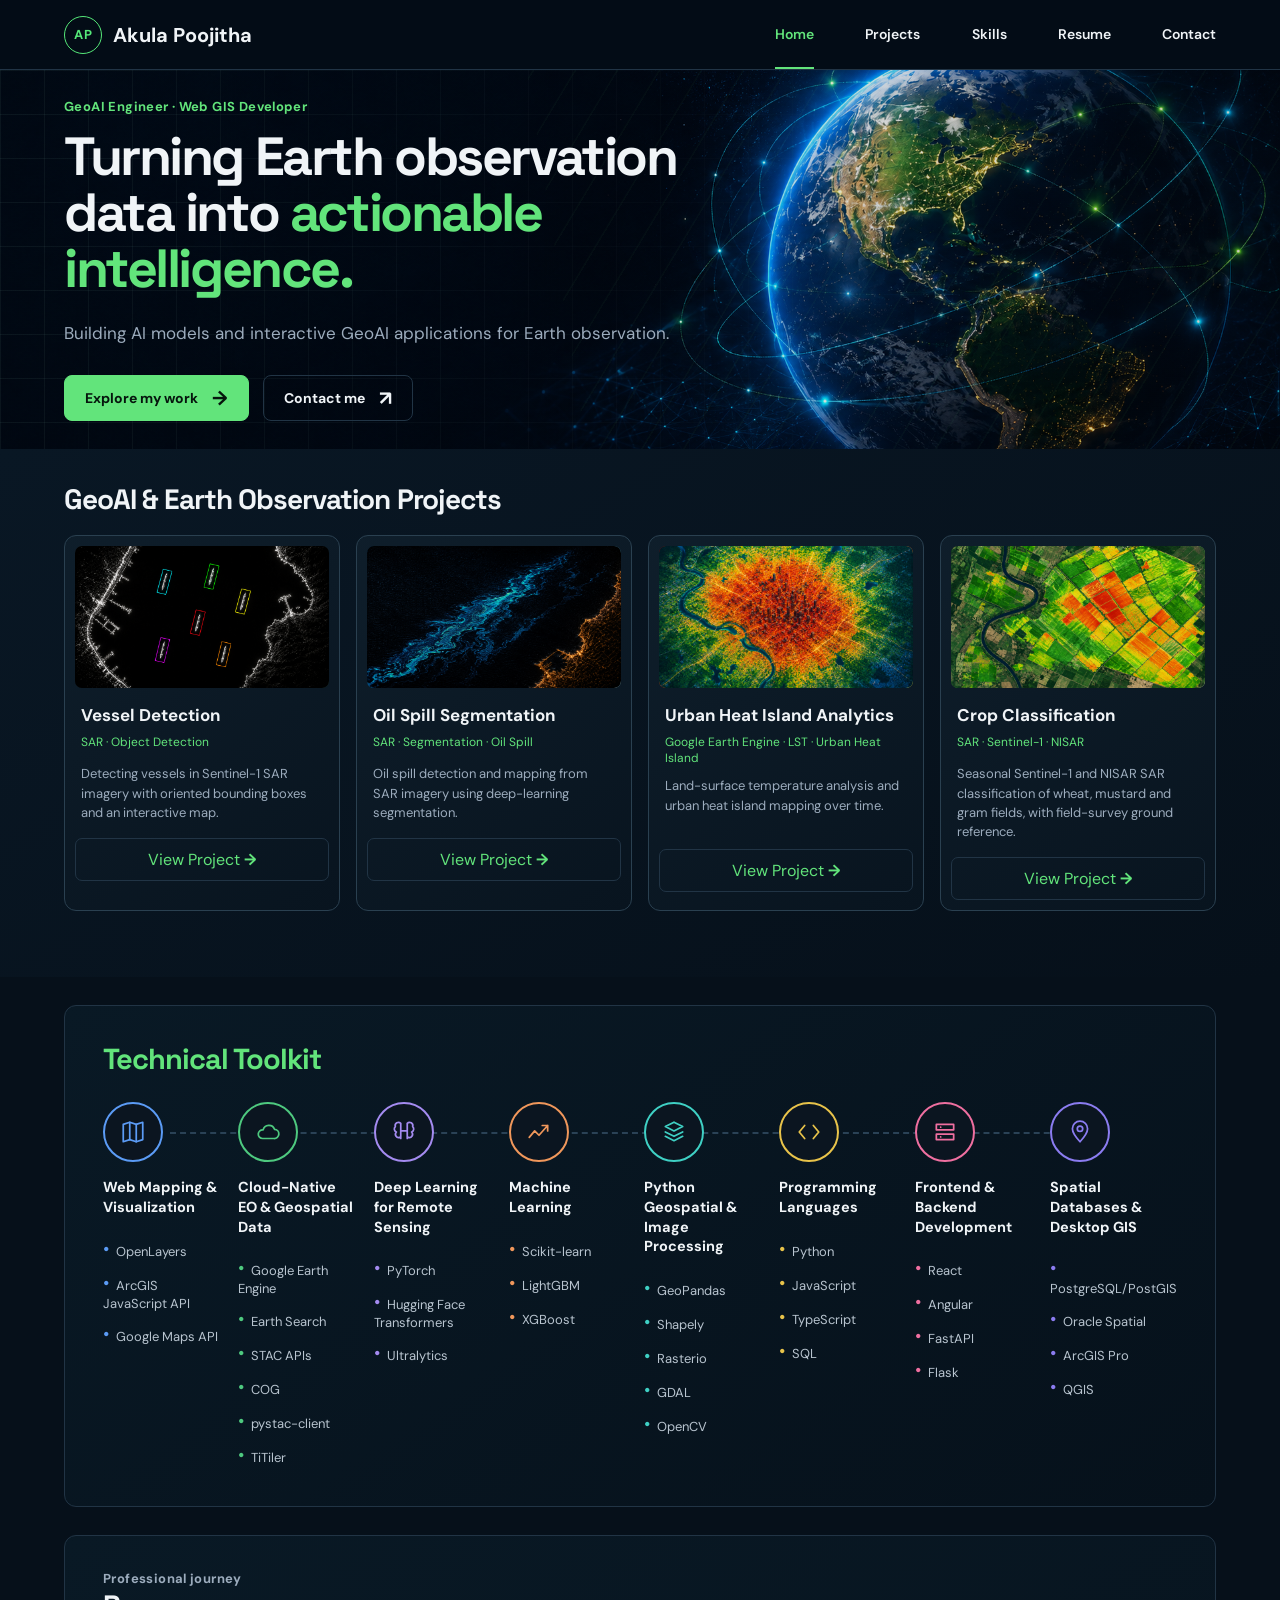
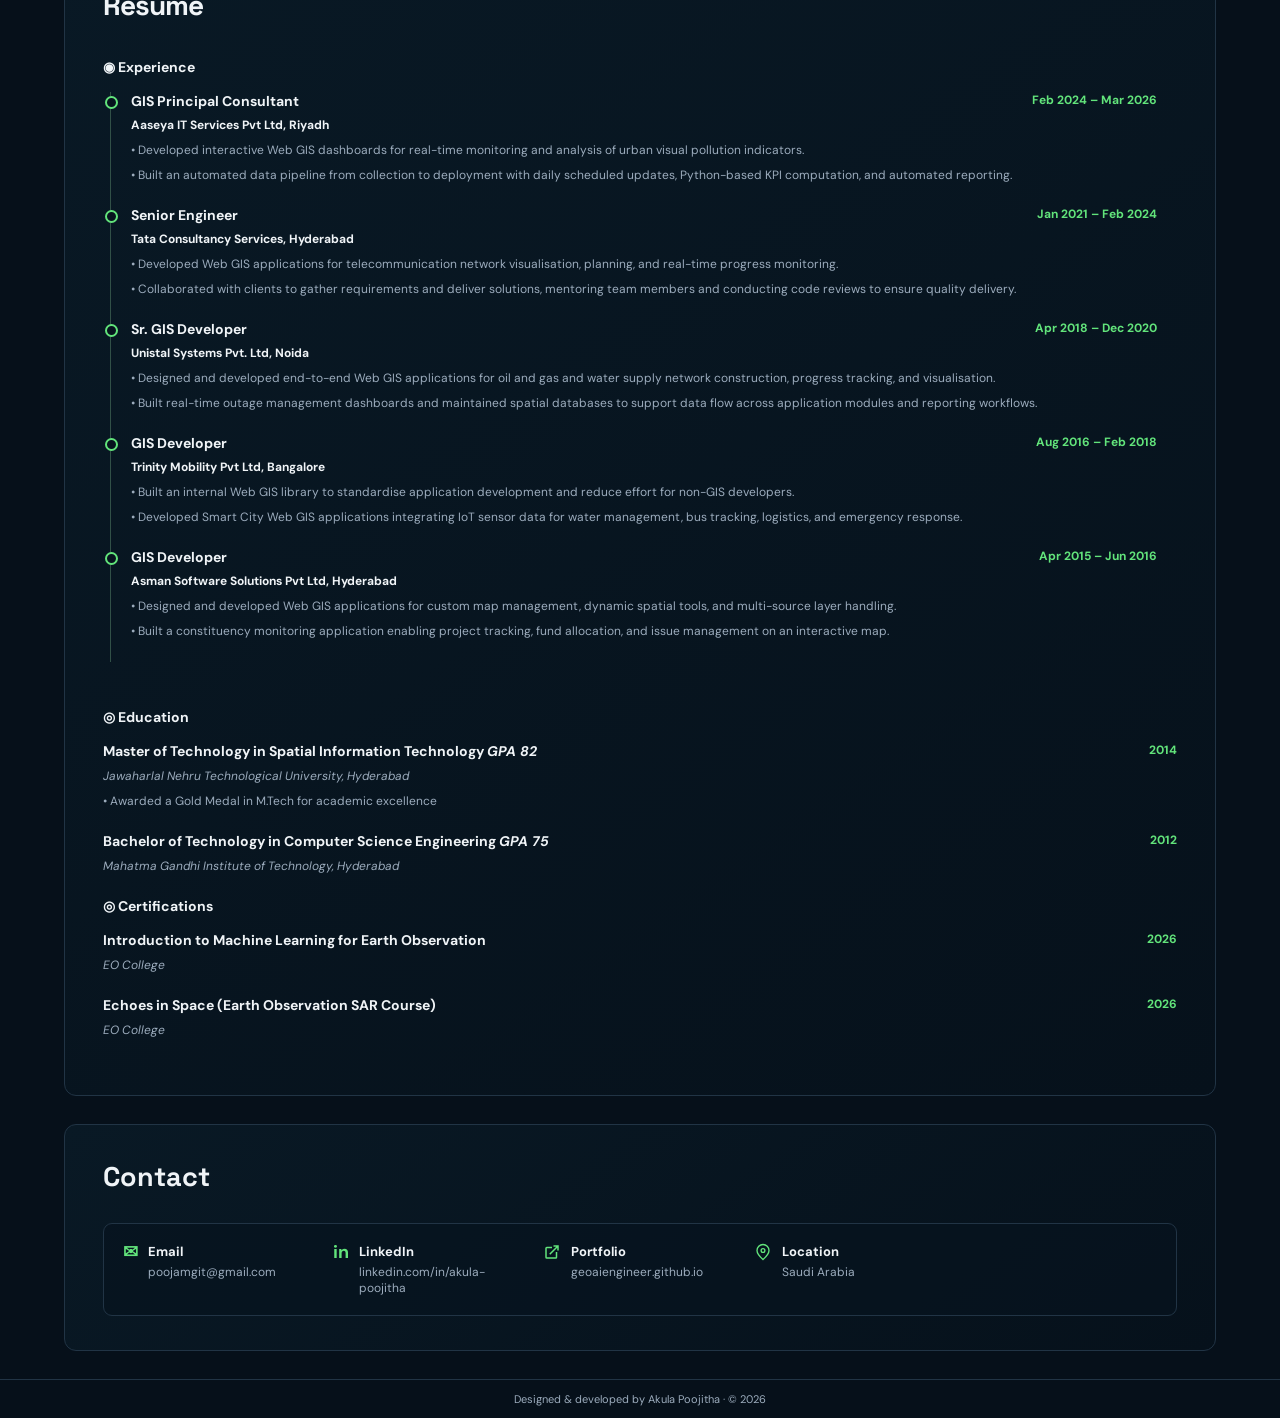
==== commit 70928f39: "Update portfolio" ====
--- a/index.html
+++ b/index.html
@@ -1,160 +1,69 @@
-<!DOCTYPE html>
+<!doctype html>
 <html lang="en">
-<head>
-<meta charset="UTF-8">
-<meta name="viewport" content="width=device-width, initial-scale=1.0">
-<title>GeoAI Portfolio · Research</title>
-<link rel="stylesheet" href="style.css">
-<link href="https://fonts.googleapis.com/css2?family=Space+Mono:ital,wght@0,400;0,700;1,400&family=Syne:wght@400;600;700;800&display=swap" rel="stylesheet">
-</head>
-<body>
+  <head>
+    <meta charset="UTF-8" />
+    <meta name="viewport" content="width=device-width, initial-scale=1.0" />
+    <meta name="description" content="Geospatial AI portfolio" />
+    <title>GeoAI Portfolio</title>
+    <link rel="preconnect" href="https://fonts.googleapis.com" />
+    <link rel="preconnect" href="https://fonts.gstatic.com" crossorigin />
+    <link href="https://fonts.googleapis.com/css2?family=DM+Sans:wght@400;500;600;700&family=Space+Grotesk:wght@500;600;700&display=swap" rel="stylesheet" />
+    <link rel="stylesheet" href="styles.css" />
+    <link rel="stylesheet" href="portfolio-sections.css" />
+    <link rel="stylesheet" href="skills-layout.css" />
+    <link rel="stylesheet" href="projects-heading.css" />
+    <link rel="stylesheet" href="thumbnail.css" />
+    <style>.brand strong{font-size:20px}.project-card{cursor:pointer}.brand-mark{width:38px;height:38px;border:1.5px solid #55e879;border-radius:50%;display:grid;place-items:center;color:#55e879;font-size:13px;font-weight:700;letter-spacing:.5px}.contact-heading .contact-icon{display:none}</style>
+  </head>
+  <body>
+    <header class="site-header">
+      <a class="brand" href="#top" aria-label="Home"><span class="brand-mark">AP</span><span><strong>Akula Poojitha</strong></span></a>
+      <button class="menu-toggle" aria-label="Open navigation" aria-expanded="false">☰</button>
+      <nav class="nav-links" aria-label="Main navigation">
+        <a class="active" href="#top">Home</a><a href="#projects">Projects</a><a href="#skills">Skills</a><a href="#resume">Resume</a><a href="#contact">Contact</a>
+      </nav>
+    </header>
 
-<!-- NAV -->
-<nav class="nav">
-  <div class="nav-logo">
-    <span class="logo-bracket">[</span>GeoAI<span class="logo-bracket">]</span>
-  </div>
-  <ul class="nav-links">
-    <li><a href="index.html" class="active">Research</a></li>
-    <li><a href="skills.html">Skills</a></li>
-    <li><a href="resume.html">Resume</a></li>
-    <li><a href="contact.html">Contact</a></li>
-  </ul>
-  <div class="nav-coords">
-    <span class="coord-dot"></span>
-    <span id="live-coords">51.5074° N, 0.1278° W</span>
-  </div>
-</nav>
+    <main id="top">
+      <section class="hero">
+        <div class="hero-grid"></div>
+        <div class="hero-copy">
+          <p class="eyebrow">GeoAI Engineer · Web GIS Developer</p>
+          <h1>Turning Earth observation data into <span>actionable intelligence.</span></h1>
+          <p class="hero-text">Building AI models and interactive GeoAI applications for Earth observation.</p>
+          <div class="hero-actions"><a class="button primary" href="#projects">Explore my work <b>→</b></a><a class="button secondary" href="#contact">Contact me <b>↗</b></a></div>
+        </div>
+      </section>
 
-<!-- FULL MAP BG: everything lives inside here -->
-<div class="map-bg-wrap">
-  <canvas id="map-canvas"></canvas>
+      <section class="projects section" id="projects">
+        <div class="section-heading projects-heading"><h2>GeoAI &amp; Earth Observation Projects</h2></div>
+        <div class="project-grid" id="projectGrid"></div>
+      </section>
 
-  <!-- FILTERS -->
-  <section class="filters-bar">
-    <div class="filter-group">
-      <span class="filter-label">Domain</span>
-      <button class="filter-btn active" data-filter="all">All</button>
-      <button class="filter-btn" data-filter="environmental">Environmental</button>
-      <button class="filter-btn" data-filter="urban">Urban</button>
-      <button class="filter-btn" data-filter="agriculture">Agriculture</button>
-      <button class="filter-btn" data-filter="disaster">Disaster Response</button>
-    </div>
-    <div class="filter-group">
-      <span class="filter-label">ML Task</span>
-      <button class="filter-btn" data-filter="segmentation">Segmentation</button>
-      <button class="filter-btn" data-filter="classification">Classification</button>
-      <button class="filter-btn" data-filter="timeseries">Time Series</button>
-    </div>
-  </section>
+      <section class="skills section showcase-section" id="skills">
+        <div class="showcase-heading"><div><p class="eyebrow">Technical Toolkit</p></div></div>
+        <div class="skill-columns skill-timeline">
+          <article><div class="skill-icon"><svg viewBox="0 0 24 24" aria-hidden="true"><path d="M9 3 3 5v16l6-2 6 2 6-2V3l-6 2-6-2Z"/><path d="M9 3v16M15 5v16"/></svg></div><h3>Web Mapping &amp; Visualization</h3><span>◎ OpenLayers</span><span>◎ ArcGIS JavaScript API</span><span>◎ Google Maps API</span></article>
+          <article><div class="skill-icon"><svg viewBox="0 0 24 24" aria-hidden="true"><path d="M17.5 18H7a4 4 0 1 1 .5-7.97A5.5 5.5 0 0 1 18 9.5 3.5 3.5 0 0 1 17.5 18Z"/></svg></div><h3>Cloud-Native EO &amp; Geospatial Data</h3><span>◉ Google Earth Engine</span><span>◉ Earth Search</span><span>◉ STAC APIs</span><span>◉ COG</span><span>◉ pystac-client</span><span>◉ TiTiler</span></article>
+          <article><div class="skill-icon"><svg viewBox="0 0 24 24" aria-hidden="true"><path d="M9 4a3 3 0 0 0-5 3 3 3 0 0 0 1 5 3 3 0 0 0 3 5M15 4a3 3 0 0 1 5 3 3 3 0 0 1-1 5 3 3 0 0 1-3 5M9 4v14M15 4v14M9 11h6"/></svg></div><h3>Deep Learning for Remote Sensing</h3><span>⌁ PyTorch</span><span>⌁ Hugging Face Transformers</span><span>⌁ Ultralytics</span></article>
+          <article><div class="skill-icon"><svg viewBox="0 0 24 24" aria-hidden="true"><path d="M3 17l5-6 4 4 8-9M15 6h5v5"/></svg></div><h3>Machine Learning</h3><span>◆ Scikit-learn</span><span>◆ LightGBM</span><span>◆ XGBoost</span></article>
+          <article><div class="skill-icon"><svg viewBox="0 0 24 24" aria-hidden="true"><path d="m12 3 8 4-8 4-8-4 8-4M4 12l8 4 8-4M4 16l8 4 8-4"/></svg></div><h3>Python Geospatial &amp; Image Processing</h3><span>◈ GeoPandas</span><span>◈ Shapely</span><span>◈ Rasterio</span><span>◈ GDAL</span><span>◈ OpenCV</span></article>
+          <article><div class="skill-icon"><svg viewBox="0 0 24 24" aria-hidden="true"><path d="M8 6 3 12l5 6M16 6l5 6-5 6"/></svg></div><h3>Programming Languages</h3><span>◇ Python</span><span>◇ JavaScript</span><span>◇ TypeScript</span><span>◇ SQL</span></article>
+          <article><div class="skill-icon"><svg viewBox="0 0 24 24" aria-hidden="true"><path d="M4 5h16v5H4zM4 14h16v5H4z"/><path d="M8 7.5h.01M8 16.5h.01"/></svg></div><h3>Frontend &amp; Backend Development</h3><span>◌ React</span><span>◌ Angular</span><span>▣ FastAPI</span><span>▣ Flask</span></article>
+          <article><div class="skill-icon"><svg viewBox="0 0 24 24" aria-hidden="true"><path d="M12 21s7-7.58 7-12a7 7 0 1 0-14 0c0 4.42 7 12 7 12Z"/><circle cx="12" cy="9" r="2.5"/></svg></div><h3>Spatial Databases &amp; Desktop GIS</h3><span>◉ PostgreSQL/PostGIS</span><span>◉ Oracle Spatial</span><span>◎ ArcGIS Pro</span><span>◎ QGIS</span></article>
+        </div>
+      </section>
 
-  <!-- RESEARCH CARDS -->
-  <section class="research-grid" id="research-grid">
+      <section class="resume section showcase-section" id="resume">
+        <div class="resume-heading"><div><p class="eyebrow">Professional journey</p><h2>Resume</h2></div></div>
+        <div class="resume-grid"><div class="timeline"><h3>◉ Experience</h3><article><time>Feb 2024 – Mar 2026</time><h4>GIS Principal Consultant</h4><b>Aaseya IT Services Pvt Ltd, Riyadh</b><p>• Developed interactive Web GIS dashboards for real-time monitoring and analysis of urban visual pollution indicators.</p><p>• Built an automated data pipeline from collection to deployment with daily scheduled updates, Python-based KPI computation, and automated reporting.</p></article><article><time>Jan 2021 – Feb 2024</time><h4>Senior Engineer</h4><b>Tata Consultancy Services, Hyderabad</b><p>• Developed Web GIS applications for telecommunication network visualisation, planning, and real-time progress monitoring.</p><p>• Collaborated with clients to gather requirements and deliver solutions, mentoring team members and conducting code reviews to ensure quality delivery.</p></article><article><time>Apr 2018 – Dec 2020</time><h4>Sr. GIS Developer</h4><b>Unistal Systems Pvt. Ltd, Noida</b><p>• Designed and developed end-to-end Web GIS applications for oil and gas and water supply network construction, progress tracking, and visualisation.</p><p>• Built real-time outage management dashboards and maintained spatial databases to support data flow across application modules and reporting workflows.</p></article><article><time>Aug 2016 – Feb 2018</time><h4>GIS Developer</h4><b>Trinity Mobility Pvt Ltd, Bangalore</b><p>• Built an internal Web GIS library to standardise application development and reduce effort for non-GIS developers.</p><p>• Developed Smart City Web GIS applications integrating IoT sensor data for water management, bus tracking, logistics, and emergency response.</p></article><article><time>Apr 2015 – Jun 2016</time><h4>GIS Developer</h4><b>Asman Software Solutions Pvt Ltd, Hyderabad</b><p>• Designed and developed Web GIS applications for custom map management, dynamic spatial tools, and multi-source layer handling.</p><p>• Built a constituency monitoring application enabling project tracking, fund allocation, and issue management on an interactive map.</p></article></div><div class="resume-side"><div class="education"><h3>◎ Education</h3><article><time>2014</time><h4>Master of Technology in Spatial Information Technology <em>GPA 82</em></h4><p><i>Jawaharlal Nehru Technological University, Hyderabad</i></p><p>• Awarded a Gold Medal in M.Tech for academic excellence</p></article><article><time>2012</time><h4>Bachelor of Technology in Computer Science Engineering <em>GPA 75</em></h4><p><i>Mahatma Gandhi Institute of Technology, Hyderabad</i></p></article></div><div class="education certifications"><h3>◎ Certifications</h3><article><time>2026</time><h4>Introduction to Machine Learning for Earth Observation</h4><p><i>EO College</i></p></article><article><time>2026</time><h4>Echoes in Space (Earth Observation SAR Course)</h4><p><i>EO College</i></p></article></div></div></div>
+      </section>
 
-    <article class="r-card" data-tags="environmental segmentation" onclick="window.location='usecase.html'">
-      <div class="r-card-img">
-        <span class="sensor-tag">SAR &#183; Sentinel-1</span>
-        <div class="play-overlay">&#9658; 0:42</div>
-      </div>
-      <div class="r-card-body">
-        <div class="r-meta">
-          <span class="domain-tag env-tag">Environmental</span>
-          <span class="task-tag">Segmentation</span>
-        </div>
-        <h2 class="r-title">Flood Extent Mapping</h2>
-        <p class="r-desc">SAR imagery classified with U-Net to detect flood-affected zones in near real-time after a monsoon event.</p>
-        <div class="r-pipeline">
-          <span class="pipe-node">Sentinel-1</span>
-          <span class="pipe-arr">&#8594;</span>
-          <span class="pipe-node">U-Net</span>
-          <span class="pipe-arr">&#8594;</span>
-          <span class="pipe-node">PostGIS</span>
-          <span class="pipe-arr">&#8594;</span>
-          <span class="pipe-node">Leaflet</span>
-        </div>
-      </div>
-    </article>
+      <section class="contact contact-full showcase-section" id="contact"><div class="contact-heading"><span class="contact-icon">⌁</span><div><h2>Contact</h2></div></div><div class="contact-panel"><a href="mailto:poojamgit@gmail.com"><b>✉</b><span><strong>Email</strong><small>poojamgit@gmail.com</small></span></a><a href="https://linkedin.com/in/akula-poojitha" target="_blank" rel="noopener"><b>in</b><span><strong>LinkedIn</strong><small>linkedin.com/in/akula-poojitha</small></span></a><a href="https://geoaiengineer.github.io" target="_blank" rel="noopener"><b class="contact-svg" aria-hidden="true"><svg viewBox="0 0 24 24"><path d="M14 3h7v7h-2V6.41l-9.29 9.3-1.42-1.42 9.3-9.29H14V3Zm-2 2H5a2 2 0 0 0-2 2v12a2 2 0 0 0 2 2h12a2 2 0 0 0 2-2v-7h-2v7H5V7h7V5Z"/></svg></b><span><strong>Portfolio</strong><small>geoaiengineer.github.io</small></span></a><span class="contact-location"><b class="contact-svg" aria-hidden="true"><svg viewBox="0 0 24 24"><path d="M20 10c0 5-8 12-8 12S4 15 4 10a8 8 0 1 1 16 0Z"/><circle cx="12" cy="10" r="2.5"/></svg></b><span><strong>Location</strong><small>Saudi Arabia</small></span></span></div></section>
+    </main>
 
-    <article class="r-card" data-tags="urban segmentation" onclick="window.location='usecase.html'">
-      <div class="r-card-img">
-        <span class="sensor-tag">RGB &#183; 0.5m Ortho</span>
-        <div class="play-overlay">&#9658; 1:05</div>
-      </div>
-      <div class="r-card-body">
-        <div class="r-meta">
-          <span class="domain-tag urban-tag">Urban</span>
-          <span class="task-tag">Segmentation</span>
-        </div>
-        <h2 class="r-title">Building Footprint Extraction</h2>
-        <p class="r-desc">High-res orthophoto segmented using SegFormer to extract building polygons for a city with no existing cadastral data.</p>
-        <div class="r-pipeline">
-          <span class="pipe-node">Ortho</span>
-          <span class="pipe-arr">&#8594;</span>
-          <span class="pipe-node">SegFormer</span>
-          <span class="pipe-arr">&#8594;</span>
-          <span class="pipe-node">GeoJSON</span>
-          <span class="pipe-arr">&#8594;</span>
-          <span class="pipe-node">MapboxGL</span>
-        </div>
-      </div>
-    </article>
+    <footer class="site-footer">Designed &amp; developed by Akula Poojitha · © 2026</footer>
 
-    <article class="r-card" data-tags="agriculture timeseries" onclick="window.location='usecase.html'">
-      <div class="r-card-img">
-        <span class="sensor-tag">MSI &#183; Sentinel-2</span>
-        <div class="play-overlay">&#9658; 0:58</div>
-      </div>
-      <div class="r-card-body">
-        <div class="r-meta">
-          <span class="domain-tag agri-tag">Agriculture</span>
-          <span class="task-tag">Time Series</span>
-        </div>
-        <h2 class="r-title">Crop Health Monitoring</h2>
-        <p class="r-desc">Multi-temporal NDVI time series fed into an LSTM to predict crop stress zones 2 weeks ahead of visible symptoms.</p>
-        <div class="r-pipeline">
-          <span class="pipe-node">Sentinel-2</span>
-          <span class="pipe-arr">&#8594;</span>
-          <span class="pipe-node">NDVI Stack</span>
-          <span class="pipe-arr">&#8594;</span>
-          <span class="pipe-node">LSTM</span>
-          <span class="pipe-arr">&#8594;</span>
-          <span class="pipe-node">Heatmap</span>
-        </div>
-      </div>
-    </article>
-
-    <article class="r-card" data-tags="disaster classification" onclick="window.location='usecase.html'">
-      <div class="r-card-img">
-        <span class="sensor-tag">Thermal &#183; Landsat-8</span>
-        <div class="play-overlay">&#9658; 1:12</div>
-      </div>
-      <div class="r-card-body">
-        <div class="r-meta">
-          <span class="domain-tag disaster-tag">Disaster Response</span>
-          <span class="task-tag">Classification</span>
-        </div>
-        <h2 class="r-title">Wildfire Burn Scar Detection</h2>
-        <p class="r-desc">Pre/post fire imagery classified using Random Forest on spectral indices to map burn severity across affected land cover.</p>
-        <div class="r-pipeline">
-          <span class="pipe-node">Landsat-8</span>
-          <span class="pipe-arr">&#8594;</span>
-          <span class="pipe-node">NBR Index</span>
-          <span class="pipe-arr">&#8594;</span>
-          <span class="pipe-node">RF Classifier</span>
-          <span class="pipe-arr">&#8594;</span>
-          <span class="pipe-node">GEE Map</span>
-        </div>
-      </div>
-    </article>
-
-  </section>
-</div>
-
-<footer class="footer">
-  <span class="footer-copy">&#169; 2026 &#183; Personal Research Portfolio</span>
-  <span class="footer-coords">All projects are independent research</span>
-</footer>
-
-<script src="markers.js"></script>
-</body>
-</html>+    <script src="script.js"></script>
+  </body>
+</html>
--- a/styles.css
+++ b/styles.css
@@ -0,0 +1 @@
+:root{--bg:#06101a;--surface:#0a1722;--surface-2:#0d1d2a;--line:#213445;--text:#f0f4f7;--muted:#9cacbd;--green:#62e47b;--green-dark:#1e8e50}*{box-sizing:border-box}html{scroll-behavior:smooth}body{margin:0;background:var(--bg);color:var(--text);font-family:"DM Sans",sans-serif}.site-header{height:70px;display:flex;align-items:center;justify-content:space-between;padding:0 clamp(24px,5vw,76px);border-bottom:1px solid var(--line);background:rgba(4,13,22,.92);position:sticky;top:0;z-index:20;backdrop-filter:blur(16px)}.brand{display:flex;gap:11px;align-items:center;text-decoration:none;color:var(--text)}.brand-mark{width:38px;height:38px;border:2px solid var(--green);border-radius:50%;display:grid;place-items:center;color:var(--green);font-size:27px;line-height:1}.brand strong,.brand small{display:block}.brand strong{font-size:14px}.brand small{font-size:11px;color:var(--green);margin-top:2px}.nav-links{display:flex;height:100%;align-items:center;gap:clamp(20px,4vw,54px)}.nav-links a{height:100%;display:grid;place-items:center;color:var(--text);font-size:14px;font-weight:600;text-decoration:none;border-bottom:2px solid transparent}.nav-links a:hover,.nav-links .active{color:var(--green);border-color:var(--green)}.menu-toggle{display:none}.hero{min-height:438px;position:relative;overflow:hidden;padding:70px clamp(24px,5vw,76px);display:grid;grid-template-columns:minmax(0,1.15fr) minmax(290px,.55fr);gap:55px;align-items:center;background:radial-gradient(circle at 82% 37%,rgba(26,111,88,.42),transparent 24%),radial-gradient(ellipse at 81% 50%,rgba(31,121,123,.23),transparent 38%),linear-gradient(100deg,#07111c 36%,rgba(4,15,24,.84) 66%,rgba(1,17,25,.32))}.hero::after{content:"";position:absolute;right:-10%;top:-60%;width:67%;height:180%;opacity:.3;background:repeating-linear-gradient(130deg,transparent 0 34px,rgba(98,228,123,.11) 35px 36px);transform:rotate(-9deg)}.hero-grid{position:absolute;inset:0;background-image:linear-gradient(rgba(130,183,169,.08) 1px,transparent 1px),linear-gradient(90deg,rgba(130,183,169,.08) 1px,transparent 1px);background-size:44px 44px;mask-image:linear-gradient(90deg,black,transparent 76%)}.hero-copy,.capabilities{position:relative;z-index:1}.eyebrow{color:var(--green);font-weight:700;font-size:13px;letter-spacing:.03em;margin:0 0 14px}.hero h1,.section h2,.project-detail h1{font-family:"Space Grotesk",sans-serif}.hero h1{font-size:clamp(40px,4.2vw,64px);line-height:1.04;letter-spacing:-.045em;margin:0;max-width:720px}.hero h1 span{color:var(--green)}.hero-text{font-size:17px;line-height:1.58;color:var(--muted);max-width:610px;margin:23px 0 28px}.hero-actions{display:flex;gap:14px;flex-wrap:wrap}.button{display:inline-flex;align-items:center;justify-content:center;gap:14px;border:1px solid var(--line);border-radius:8px;padding:13px 20px;color:var(--text);font-weight:700;text-decoration:none;font-size:14px;transition:.2s}.button b{font-size:20px;line-height:12px}.button.primary{background:var(--green);border-color:var(--green);color:#06150d}.button.primary:hover{background:#93f39d;transform:translateY(-2px)}.button.secondary:hover{border-color:var(--green);color:var(--green)}.capabilities{background:rgba(7,18,28,.87);border:1px solid #2a4050;border-radius:13px;padding:21px 24px;box-shadow:0 18px 45px rgba(0,0,0,.25)}.capabilities>div{display:flex;gap:15px;padding:9px 0}.capabilities i{font-style:normal;color:var(--green);font-size:30px;line-height:30px;width:35px;text-align:center}.capabilities strong,.capabilities small{display:block}.capabilities strong{font-size:14px}.capabilities small{font-size:12px;color:var(--muted);line-height:1.35;margin-top:5px}.section{padding:66px clamp(24px,5vw,76px)}.projects{background:linear-gradient(150deg,#091724,#06101a)}.section-heading{display:flex;justify-content:space-between;align-items:end;gap:20px;margin-bottom:26px}.section h2{font-size:28px;letter-spacing:-.035em;margin:0 0 7px}.section-heading p:not(.eyebrow),.resume p,.contact p{margin:0;color:var(--muted)}.project-count{color:var(--green);border:1px solid #225638;border-radius:8px;padding:11px 16px;font-size:13px;font-weight:bold}.project-grid{display:grid;grid-template-columns:repeat(4,1fr);gap:16px}.project-card{background:linear-gradient(145deg,rgba(15,31,44,.9),rgba(8,20,31,.9));border:1px solid #2a4050;border-radius:12px;overflow:hidden;padding:10px;transition:.25s}.project-card:hover{border-color:var(--green);transform:translateY(-5px);box-shadow:0 15px 40px rgba(0,0,0,.24)}.project-thumb{height:155px;border-radius:7px;position:relative;overflow:hidden;display:flex;align-items:end;padding:10px;background:var(--thumb-bg)}.project-thumb::after{content:"";position:absolute;inset:0;background:linear-gradient(135deg,transparent 35%,rgba(255,255,255,.1)),repeating-linear-gradient(90deg,transparent 0 23px,rgba(255,255,255,.06) 24px 25px)}.project-thumb span{position:relative;z-index:1;padding:5px 8px;background:var(--label);border-radius:4px;font-size:11px;font-weight:bold}.project-card h3{font-size:17px;margin:16px 6px 8px}.tags{margin:0 6px;color:var(--green);font-size:12px;min-height:20px}.project-card p:last-of-type{color:var(--muted);font-size:13px;line-height:1.48;margin:10px 6px 16px;min-height:57px}.project-card button{background:transparent;border:1px solid var(--line);border-radius:7px;padding:10px;width:100%;color:var(--green);font-weight:bold;cursor:pointer;font:inherit}.project-card button:hover{border-color:var(--green);background:rgba(98,228,123,.06)}.skills{border-top:1px solid var(--line)}.resume{display:flex;align-items:center;justify-content:space-between;gap:30px;background:var(--surface);border-block:1px solid var(--line)}.contact{margin:40px clamp(24px,5vw,76px) 54px;padding:27px 30px;display:flex;align-items:center;gap:18px;border:1px solid #2a4050;border-radius:12px;background:linear-gradient(90deg,#0c1b28,#08131e)}.contact-icon{background:rgba(98,228,123,.12);border:1px solid #265e3d;color:var(--green);width:48px;height:48px;border-radius:50%;display:grid;place-items:center;font-size:25px}.contact div{margin-right:auto}.contact h2{margin-bottom:4px}.project-detail{padding:42px}.project-detail h1{font-size:clamp(34px,5vw,52px);letter-spacing:-.045em;margin:18px 0 7px}@media(max-width:1000px){.project-grid{grid-template-columns:repeat(2,1fr)}.hero{grid-template-columns:1fr}.capabilities{max-width:620px}.hero{padding-block:62px}.project-thumb{height:180px}}@media(max-width:650px){.site-header{height:62px}.menu-toggle{display:block;background:none;border:0;color:var(--text);font-size:22px}.nav-links{display:none;position:absolute;top:62px;right:16px;height:auto;padding:10px 18px;background:#0b1823;border:1px solid var(--line);border-radius:8px;flex-direction:column;align-items:stretch;gap:0}.nav-links.open{display:flex}.nav-links a{height:auto;padding:10px}.hero{padding-top:52px}.hero h1{font-size:39px}.capabilities{padding:14px}.section-heading,.resume,.contact{align-items:flex-start;flex-direction:column}.project-grid{grid-template-columns:1fr}.project-detail{padding:30px 18px}.contact{margin-inline:16px}.contact .button{width:100%}}.site-footer{border-top:1px solid var(--line);padding:12px clamp(24px,5vw,76px);text-align:center;color:var(--muted);font-size:11px}
--- a/portfolio-sections.css
+++ b/portfolio-sections.css
@@ -0,0 +1 @@
+.showcase-section{border:1px solid #213445;border-radius:12px;margin:28px clamp(24px,5vw,76px);padding:34px clamp(20px,3vw,38px);background:linear-gradient(145deg,#091925,#06111b)}.showcase-heading p:not(.eyebrow),.resume-heading p{margin:0;color:#9cacbd}.skill-columns{display:grid;grid-template-columns:repeat(6,minmax(130px,1fr));gap:12px;margin-top:25px}.skill-columns article{border:1px solid #213445;border-radius:8px;padding:17px 15px;background:rgba(7,19,30,.7)}.skill-columns h3,.timeline h3,.education h3,.highlights h3{margin:0 0 16px;font-size:14px}.skill-columns span{display:block;color:#b8c4cf;font-size:13px;padding:7px 0}.skill-columns span::first-letter{color:#62e47b}.resume.showcase-section{display:block;background:linear-gradient(145deg,#091925,#06111b)}.resume-heading{display:flex;justify-content:space-between;align-items:start;gap:20px;margin-bottom:28px}.resume-grid{display:grid;grid-template-columns:1fr .93fr;gap:46px}.timeline>article{position:relative;border-left:1px solid #315047;padding:0 20px 22px;margin-left:7px}.timeline>article::before{content:"";position:absolute;width:9px;height:9px;border:2px solid #62e47b;border-radius:50%;background:#07131e;left:-6px;top:4px}.timeline time,.education time{float:right;color:#62e47b;font-size:12px;font-weight:700}.timeline h4,.education h4{font-size:14px;margin:0 0 3px}.timeline b{font-size:12px}.timeline p,.education p{font-size:12px;line-height:1.5;color:#9cacbd;margin:7px 0 0}.education article{padding:0 0 22px}.highlights{border:1px solid #213445;border-radius:8px;padding:17px;margin-top:7px;background:rgba(7,19,30,.7)}.highlights p{font-size:12px;color:#b8c4cf;margin:10px 0}.highlights p::first-letter{color:#62e47b}@media(max-width:1100px){.skill-columns{grid-template-columns:repeat(3,1fr)}}@media(max-width:720px){.showcase-section{margin:20px 16px;padding:25px 18px}.skill-columns{grid-template-columns:repeat(2,1fr)}.resume-heading,.resume-grid{display:block}.resume-heading .button{margin-top:18px}.resume-side{margin-top:24px}}@media(max-width:420px){.skill-columns{grid-template-columns:1fr}.resume-grid{gap:20px}}
--- a/skills-layout.css
+++ b/skills-layout.css
@@ -0,0 +1 @@
+ .projects.section{padding-top:32px}.projects-heading{margin-bottom:18px}.projects-heading h2{margin:0;color:#62e47b}.project-thumb{height:180px}.project-thumb::after{content:none;display:none}.hero{min-height:370px;padding-block:48px;background:linear-gradient(90deg,rgba(4,13,22,.18) 0%,rgba(4,13,22,.08) 45%,rgba(4,13,22,.22) 100%),url("images/header.png") center/cover no-repeat}.showcase-heading .eyebrow{font-family:"Space Grotesk",sans-serif;font-size:29px;letter-spacing:-.035em;text-transform:none;margin:0}.resume-grid{grid-template-columns:1fr}.resume-side{width:100%}.contact.contact-full{display:block;margin:28px clamp(24px,5vw,76px);padding:34px clamp(20px,3vw,38px)}.contact-heading{display:flex;align-items:center;gap:14px}.contact-heading h2{margin:0 0 4px;font-family:"Space Grotesk",sans-serif;font-size:27px}.contact-heading p{margin:0;color:#9cacbd;font-size:13px}.contact-panel{margin-top:25px;border:1px solid #213445;border-radius:9px;padding:19px;display:grid;grid-template-columns:repeat(5,1fr);gap:17px;background:rgba(7,19,30,.7)}.contact-panel>a,.contact-location{display:flex;align-items:flex-start;gap:10px;color:#f0f4f7;text-decoration:none}.contact-panel b{color:#62e47b;font-size:18px;line-height:18px}.contact-panel .contact-svg{display:block;width:18px;height:18px;flex:0 0 18px}.contact-svg svg{display:block;width:100%;height:100%;fill:none;stroke:currentColor;stroke-width:1.8}.contact-panel a .contact-svg svg{fill:currentColor;stroke:none}.contact-panel strong,.contact-panel small{display:block}.contact-panel strong{font-size:13px;margin-bottom:4px}.contact-panel small{font-size:12px;color:#9cacbd;overflow-wrap:anywhere}.project-thumb img{position:absolute;inset:0;width:100%;height:100%;object-fit:cover}.project-thumb span{position:relative}.skill-columns span::first-letter{color:inherit}.skill-timeline{--sk1:#5b9bf5;--sk2:#4ec97f;--sk3:#a48bf0;--sk4:#f0975b;--sk5:#3fd0c4;--sk6:#e8c34a;--sk7:#ef6fa0;--sk8:#8b7cf0}.skill-timeline{position:relative;display:grid;grid-template-columns:repeat(8,1fr);gap:16px;background:none;border:none;padding:0}.skill-timeline::before{content:"";position:absolute;top:30px;left:calc(100%/16);right:calc(100%/16);height:0;border-top:2px dashed #2a4256;z-index:0}.skill-timeline article{position:relative;z-index:1;background:transparent;border:none;padding:0;transform:none!important}.skill-timeline article:hover{border:none}.skill-timeline .skill-icon{width:60px;height:60px;margin:0 0 16px;border-radius:50%;display:grid;place-items:center;background:#0b1520;border:2px solid var(--accent,#62e47b)}.skill-timeline article:nth-child(1){--accent:var(--sk1)}.skill-timeline article:nth-child(2){--accent:var(--sk2)}.skill-timeline article:nth-child(3){--accent:var(--sk3)}.skill-timeline article:nth-child(4){--accent:var(--sk4)}.skill-timeline article:nth-child(5){--accent:var(--sk5)}.skill-timeline article:nth-child(6){--accent:var(--sk6)}.skill-timeline article:nth-child(7){--accent:var(--sk7)}.skill-timeline article:nth-child(8){--accent:var(--sk8)}.skill-timeline .skill-icon svg{width:26px;height:26px;fill:none;stroke:var(--accent,#62e47b);stroke-width:1.6;stroke-linecap:round;stroke-linejoin:round}.skill-timeline h3{font-size:14.5px;line-height:1.35;color:#f0f4f7;margin:0 0 14px}.skill-timeline span{display:block;color:#b8c4cf;font-size:13px;padding:5px 0}.skill-timeline span::before{content:"•";display:inline-block;margin-right:7px;font-size:18px;vertical-align:1px;color:var(--accent,#4ca869)}@media(max-width:1100px){.skill-timeline{grid-template-columns:repeat(4,1fr);row-gap:32px}.skill-timeline::before{display:none}.contact-panel{grid-template-columns:repeat(2,1fr)}}@media(max-width:720px){.skill-timeline{grid-template-columns:repeat(2,1fr)}}@media(max-width:520px){.contact-panel{grid-template-columns:1fr}}
--- a/projects-heading.css
+++ b/projects-heading.css
@@ -0,0 +1 @@
+.projects-heading h2{color:#f0f4f7}.hero{min-height:340px;padding-block:28px}
--- a/thumbnail.css
+++ b/thumbnail.css
@@ -0,0 +1 @@
+.project-thumb{height:auto;aspect-ratio:16 / 9;overflow:hidden}.project-thumb img{width:100%;height:100%;object-fit:cover;image-rendering:auto;display:block;filter:none}
